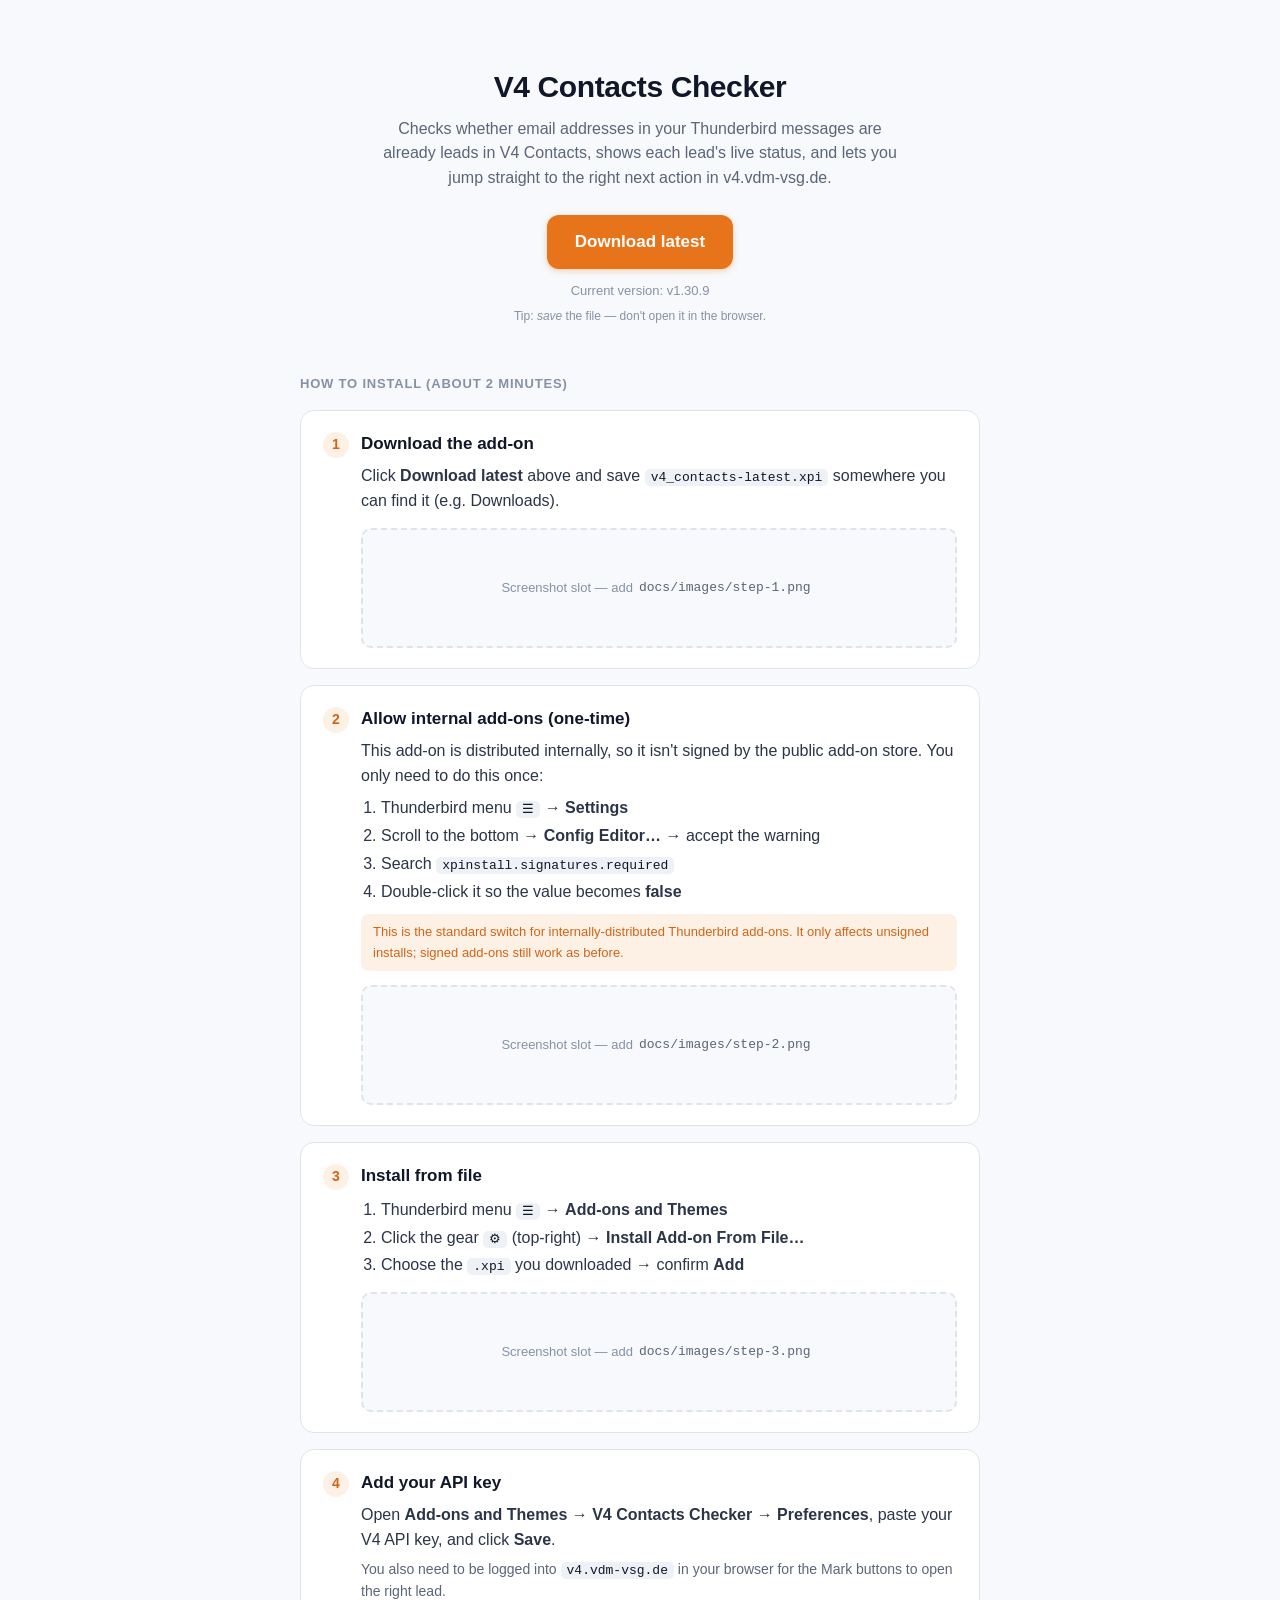
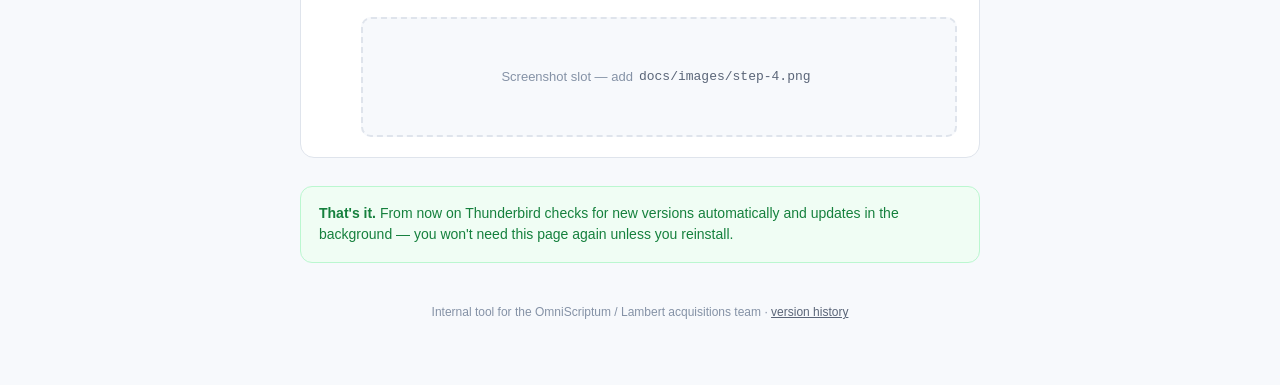
==== docs/index.html @ 800851ef "Add editor download/install page + latest.xpi + update_hash Adopt the useful parts of the self-hosti" ====
<!doctype html>
<html lang="en">
<head>
  <meta charset="utf-8">
  <meta name="viewport" content="width=device-width, initial-scale=1">
  <title>V4 Contacts Checker — download & install</title>
  <style>
    :root {
      --ink-900:#0f1729; --ink-700:#2b3547; --ink-500:#5a6578; --ink-400:#8592a6;
      --ink-200:#dfe4ec; --ink-100:#eef1f6; --ink-50:#f7f9fc; --surface:#fff;
      --brand-500:#e7741b; --brand-600:#cf6516; --brand-100:#fdf1e6;
    }
    * { box-sizing:border-box; }
    body {
      margin:0; font-family:-apple-system,BlinkMacSystemFont,"Segoe UI",Inter,sans-serif;
      color:var(--ink-900); background:var(--ink-50); line-height:1.55;
      -webkit-font-smoothing:antialiased;
    }
    .wrap { max-width:720px; margin:0 auto; padding:48px 20px 64px; }
    .hero { text-align:center; }
    .hero img.logo { width:72px; height:72px; border-radius:16px; }
    h1 { font-size:30px; margin:16px 0 6px; letter-spacing:-0.4px; }
    .tagline { color:var(--ink-500); font-size:16px; margin:0 auto 24px; max-width:520px; }
    .dl-btn {
      display:inline-flex; align-items:center; gap:10px; text-decoration:none;
      background:var(--brand-500); color:#fff; font-weight:600; font-size:17px;
      padding:14px 28px; border-radius:12px; box-shadow:0 2px 6px rgba(231,116,27,.3);
      transition:background .15s, transform .05s;
    }
    .dl-btn:hover { background:var(--brand-600); }
    .dl-btn:active { transform:scale(.98); }
    .ver { margin-top:12px; font-size:13px; color:var(--ink-400); }
    .ver code { color:var(--ink-500); }
    .save-note { margin-top:6px; font-size:12px; color:var(--ink-400); }

    .section-title { font-size:13px; font-weight:700; letter-spacing:.8px;
      text-transform:uppercase; color:var(--ink-400); margin:48px 0 16px; }

    .step {
      background:var(--surface); border:1px solid var(--ink-200); border-radius:14px;
      padding:20px 22px; margin-bottom:16px;
    }
    .step-head { display:flex; align-items:baseline; gap:12px; }
    .step-num {
      flex:0 0 auto; width:26px; height:26px; border-radius:50%;
      background:var(--brand-100); color:var(--brand-600); font-weight:700; font-size:14px;
      display:flex; align-items:center; justify-content:center; align-self:flex-start;
      margin-top:1px;
    }
    .step h3 { margin:0; font-size:17px; }
    .step p { margin:6px 0 0; color:var(--ink-700); }
    .step p.sub { color:var(--ink-500); font-size:14px; }
    .step code, .step kbd {
      background:var(--ink-100); border-radius:5px; padding:1px 6px; font-size:13px;
      font-family:ui-monospace,SFMono-Regular,Menlo,monospace; color:var(--ink-900);
    }
    .step ol, .step ul { margin:8px 0 0; padding-left:20px; color:var(--ink-700); }
    .step li { margin:3px 0; }
    .callout {
      margin-top:10px; font-size:13px; color:var(--brand-600);
      background:var(--brand-100); border-radius:8px; padding:8px 12px;
    }
    .step-body { padding-left:38px; }

    .shot { margin-top:14px; }
    .shot-img { max-width:100%; border-radius:10px; border:1px solid var(--ink-200); display:block; }
    .shot-ph { display:none; }
    .shot.missing .shot-img { display:none; }
    .shot.missing .shot-ph {
      display:flex; align-items:center; justify-content:center; min-height:120px;
      border:2px dashed var(--ink-200); border-radius:10px; color:var(--ink-400);
      font-size:13px; background:var(--ink-50); text-align:center; padding:12px;
    }
    .shot-ph code { background:transparent; color:var(--ink-500); }

    .auto {
      margin-top:28px; background:#f0fdf4; border:1px solid #bbf7d0; border-radius:12px;
      padding:16px 18px; color:#15803d; font-size:14px;
    }
    .auto strong { color:#15803d; }
    footer { margin-top:40px; text-align:center; color:var(--ink-400); font-size:12px; }
    footer a { color:var(--ink-500); }
  </style>
</head>
<body>
  <div class="wrap">
    <div class="hero">
      <img class="logo" src="images/icon-96.png" alt="V4 Contacts Checker logo"
           onerror="this.style.display='none'">
      <h1>V4 Contacts Checker</h1>
      <p class="tagline">Checks whether email addresses in your Thunderbird messages are already
        leads in V4 Contacts, shows each lead's live status, and lets you jump straight to the
        right next action in v4.vdm-vsg.de.</p>
      <a class="dl-btn" id="dl" href="releases/v4_contacts-latest.xpi" download>Download latest</a>
      <div class="ver">Current version: <span id="ver">latest</span></div>
      <div class="save-note">Tip: <em>save</em> the file — don't open it in the browser.</div>
    </div>

    <div class="section-title">How to install (about 2 minutes)</div>

    <div class="step">
      <div class="step-head">
        <span class="step-num">1</span>
        <div><h3>Download the add-on</h3></div>
      </div>
      <div class="step-body">
        <p>Click <strong>Download latest</strong> above and save
          <code>v4_contacts-latest.xpi</code> somewhere you can find it (e.g. Downloads).</p>
        <div class="shot">
          <img class="shot-img" src="images/step-1.png" alt="Download step"
               onerror="this.closest('.shot').classList.add('missing')">
          <span class="shot-ph">Screenshot slot — add <code>docs/images/step-1.png</code></span>
        </div>
      </div>
    </div>

    <div class="step">
      <div class="step-head">
        <span class="step-num">2</span>
        <div><h3>Allow internal add-ons (one-time)</h3></div>
      </div>
      <div class="step-body">
        <p>This add-on is distributed internally, so it isn't signed by the public add-on store.
          You only need to do this once:</p>
        <ol>
          <li>Thunderbird menu <kbd>&#9776;</kbd> → <strong>Settings</strong></li>
          <li>Scroll to the bottom → <strong>Config Editor…</strong> → accept the warning</li>
          <li>Search <code>xpinstall.signatures.required</code></li>
          <li>Double-click it so the value becomes <strong>false</strong></li>
        </ol>
        <div class="callout">This is the standard switch for internally-distributed Thunderbird
          add-ons. It only affects unsigned installs; signed add-ons still work as before.</div>
        <div class="shot">
          <img class="shot-img" src="images/step-2.png" alt="Config editor step"
               onerror="this.closest('.shot').classList.add('missing')">
          <span class="shot-ph">Screenshot slot — add <code>docs/images/step-2.png</code></span>
        </div>
      </div>
    </div>

    <div class="step">
      <div class="step-head">
        <span class="step-num">3</span>
        <div><h3>Install from file</h3></div>
      </div>
      <div class="step-body">
        <ol>
          <li>Thunderbird menu <kbd>&#9776;</kbd> → <strong>Add-ons and Themes</strong></li>
          <li>Click the gear <kbd>&#9881;</kbd> (top-right) → <strong>Install Add-on From File…</strong></li>
          <li>Choose the <code>.xpi</code> you downloaded → confirm <strong>Add</strong></li>
        </ol>
        <div class="shot">
          <img class="shot-img" src="images/step-3.png" alt="Install from file step"
               onerror="this.closest('.shot').classList.add('missing')">
          <span class="shot-ph">Screenshot slot — add <code>docs/images/step-3.png</code></span>
        </div>
      </div>
    </div>

    <div class="step">
      <div class="step-head">
        <span class="step-num">4</span>
        <div><h3>Add your API key</h3></div>
      </div>
      <div class="step-body">
        <p>Open <strong>Add-ons and Themes → V4 Contacts Checker → Preferences</strong>,
          paste your V4 API key, and click <strong>Save</strong>.</p>
        <p class="sub">You also need to be logged into <code>v4.vdm-vsg.de</code> in your browser
          for the Mark buttons to open the right lead.</p>
        <div class="shot">
          <img class="shot-img" src="images/step-4.png" alt="API key step"
               onerror="this.closest('.shot').classList.add('missing')">
          <span class="shot-ph">Screenshot slot — add <code>docs/images/step-4.png</code></span>
        </div>
      </div>
    </div>

    <div class="auto">
      <strong>That's it.</strong> From now on Thunderbird checks for new versions automatically and
      updates in the background — you won't need this page again unless you reinstall.
    </div>

    <footer>
      Internal tool for the OmniScriptum / Lambert acquisitions team ·
      <a href="updates.json">version history</a>
    </footer>
  </div>

  <script>
    fetch('updates.json')
      .then(function (r) { return r.json(); })
      .then(function (d) {
        var u = d.addons['v4-contacts@snap-collective.com'].updates[0];
        document.getElementById('ver').textContent = 'v' + u.version;
      })
      .catch(function () {
        document.getElementById('ver').textContent = 'see all versions';
      });
  </script>
</body>
</html>
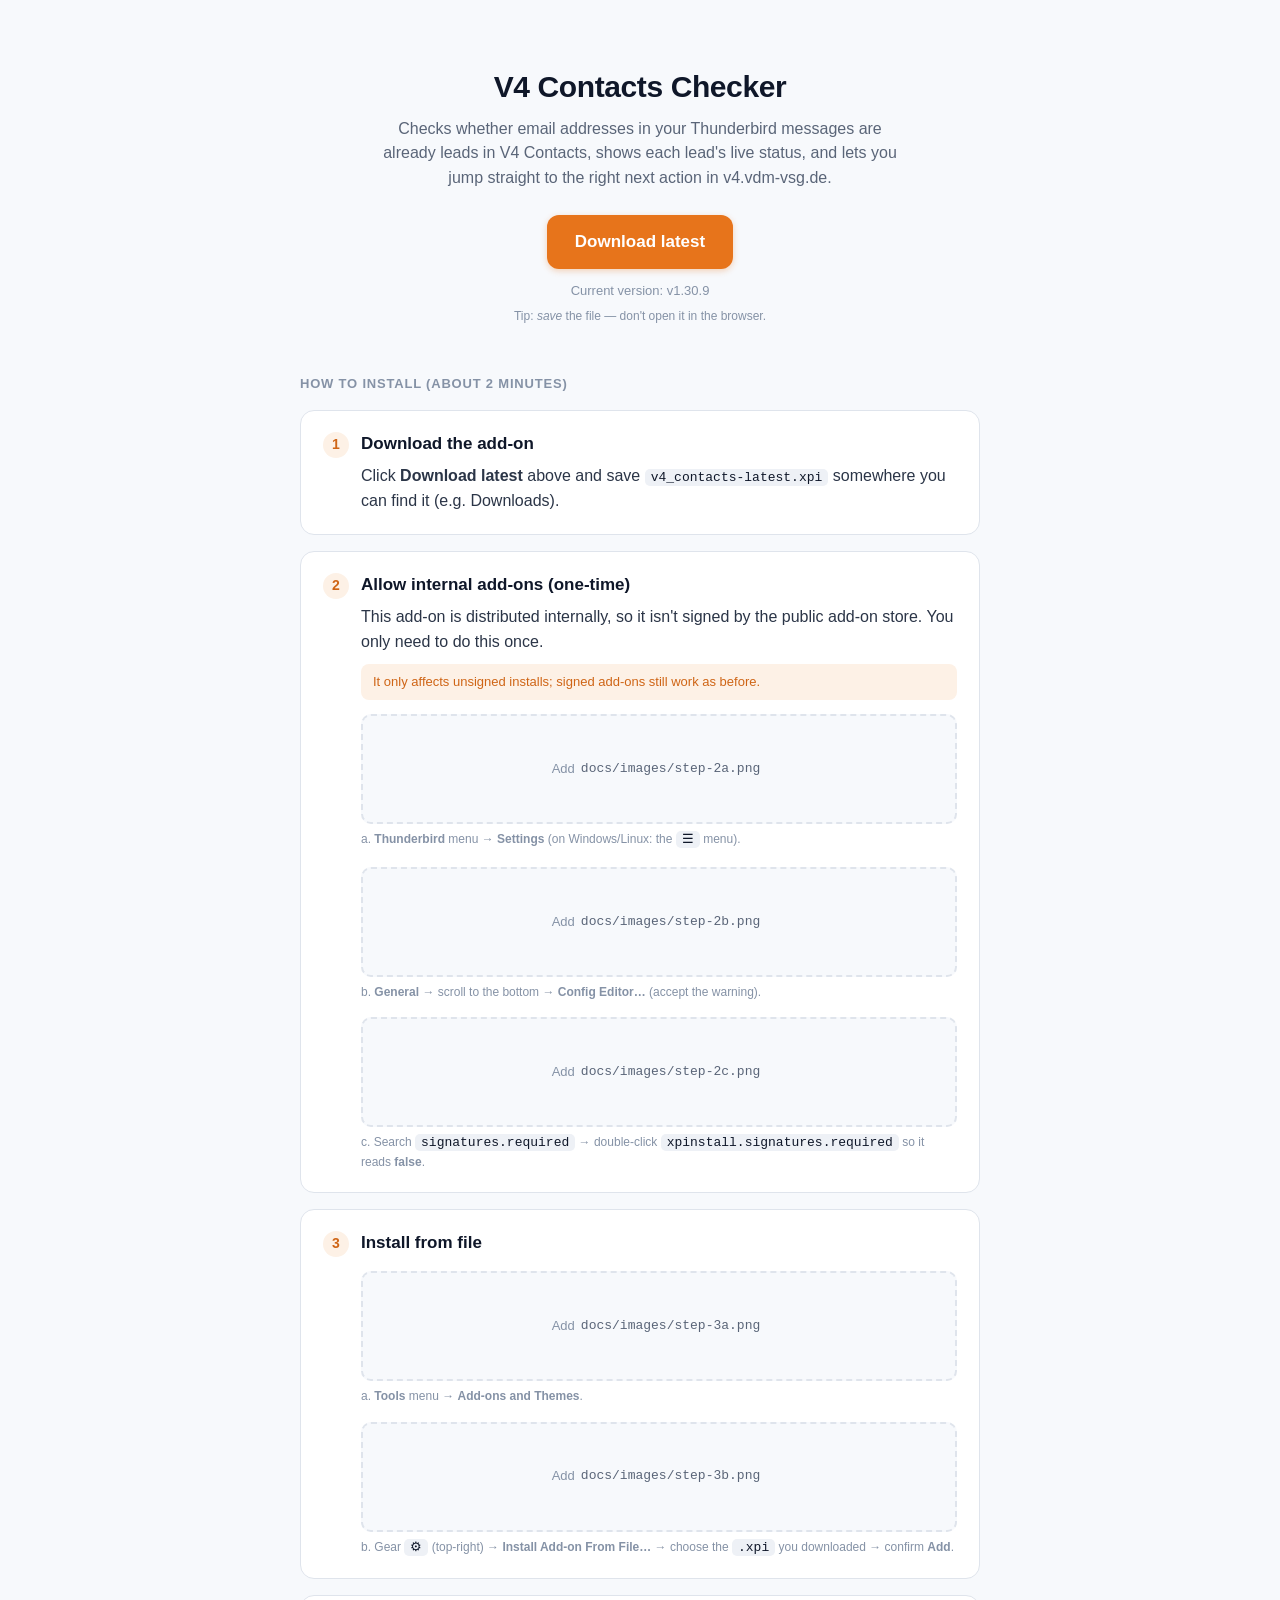
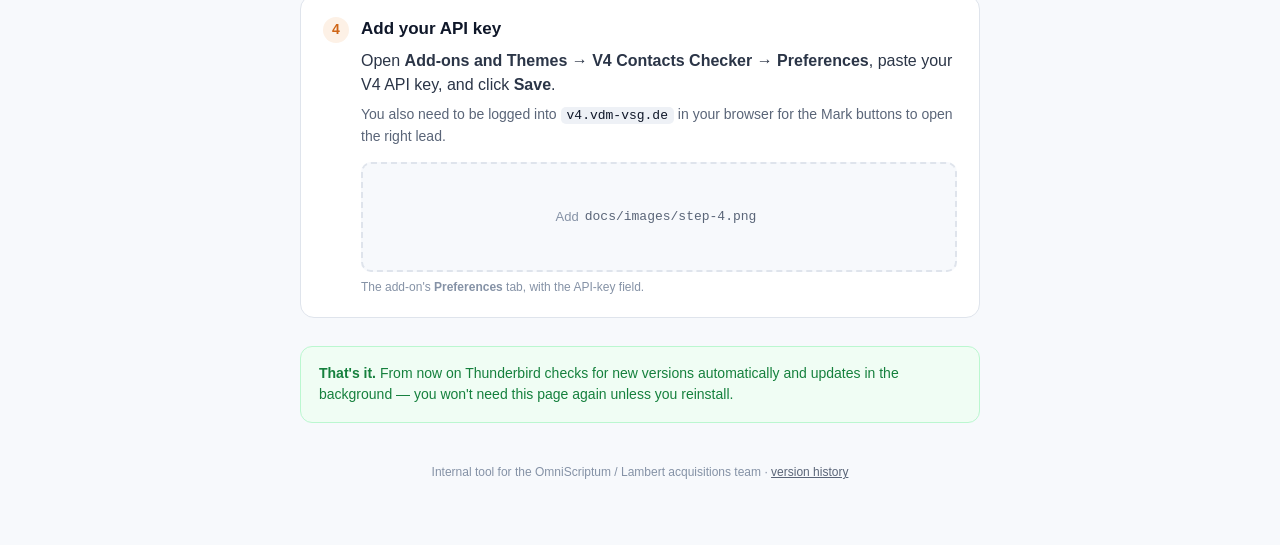
==== commit 38a06de8: "Download page: granular per-sub-step screenshot slots + macOS menu paths The editor screenshots are " ====
--- a/docs/index.html
+++ b/docs/index.html
@@ -30,7 +30,6 @@
     .dl-btn:hover { background:var(--brand-600); }
     .dl-btn:active { transform:scale(.98); }
     .ver { margin-top:12px; font-size:13px; color:var(--ink-400); }
-    .ver code { color:var(--ink-500); }
     .save-note { margin-top:6px; font-size:12px; color:var(--ink-400); }
 
     .section-title { font-size:13px; font-weight:700; letter-spacing:.8px;
@@ -62,12 +61,14 @@
     }
     .step-body { padding-left:38px; }
 
-    .shot { margin-top:14px; }
+    .shots { margin-top:14px; display:flex; flex-direction:column; gap:16px; }
+    figure.shot { margin:0; }
     .shot-img { max-width:100%; border-radius:10px; border:1px solid var(--ink-200); display:block; }
+    figure.shot figcaption { margin-top:6px; font-size:12px; color:var(--ink-400); }
     .shot-ph { display:none; }
     .shot.missing .shot-img { display:none; }
     .shot.missing .shot-ph {
-      display:flex; align-items:center; justify-content:center; min-height:120px;
+      display:flex; align-items:center; justify-content:center; min-height:110px;
       border:2px dashed var(--ink-200); border-radius:10px; color:var(--ink-400);
       font-size:13px; background:var(--ink-50); text-align:center; padding:12px;
     }
@@ -106,11 +107,6 @@
       <div class="step-body">
         <p>Click <strong>Download latest</strong> above and save
           <code>v4_contacts-latest.xpi</code> somewhere you can find it (e.g. Downloads).</p>
-        <div class="shot">
-          <img class="shot-img" src="images/step-1.png" alt="Download step"
-               onerror="this.closest('.shot').classList.add('missing')">
-          <span class="shot-ph">Screenshot slot — add <code>docs/images/step-1.png</code></span>
-        </div>
       </div>
     </div>
 
@@ -121,19 +117,28 @@
       </div>
       <div class="step-body">
         <p>This add-on is distributed internally, so it isn't signed by the public add-on store.
-          You only need to do this once:</p>
-        <ol>
-          <li>Thunderbird menu <kbd>&#9776;</kbd> → <strong>Settings</strong></li>
-          <li>Scroll to the bottom → <strong>Config Editor…</strong> → accept the warning</li>
-          <li>Search <code>xpinstall.signatures.required</code></li>
-          <li>Double-click it so the value becomes <strong>false</strong></li>
-        </ol>
-        <div class="callout">This is the standard switch for internally-distributed Thunderbird
-          add-ons. It only affects unsigned installs; signed add-ons still work as before.</div>
-        <div class="shot">
-          <img class="shot-img" src="images/step-2.png" alt="Config editor step"
-               onerror="this.closest('.shot').classList.add('missing')">
-          <span class="shot-ph">Screenshot slot — add <code>docs/images/step-2.png</code></span>
+          You only need to do this once.</p>
+        <div class="callout">It only affects unsigned installs; signed add-ons still work as before.</div>
+        <div class="shots">
+          <figure class="shot">
+            <img class="shot-img" src="images/step-2a.png" alt="Open Thunderbird Settings"
+                 onerror="this.closest('.shot').classList.add('missing')">
+            <span class="shot-ph">Add <code>docs/images/step-2a.png</code></span>
+            <figcaption>a. <strong>Thunderbird</strong> menu → <strong>Settings</strong> (on Windows/Linux: the <kbd>&#9776;</kbd> menu).</figcaption>
+          </figure>
+          <figure class="shot">
+            <img class="shot-img" src="images/step-2b.png" alt="Open the Config Editor"
+                 onerror="this.closest('.shot').classList.add('missing')">
+            <span class="shot-ph">Add <code>docs/images/step-2b.png</code></span>
+            <figcaption>b. <strong>General</strong> → scroll to the bottom → <strong>Config Editor…</strong> (accept the warning).</figcaption>
+          </figure>
+          <figure class="shot">
+            <img class="shot-img" src="images/step-2c.png" alt="Set xpinstall.signatures.required to false"
+                 onerror="this.closest('.shot').classList.add('missing')">
+            <span class="shot-ph">Add <code>docs/images/step-2c.png</code></span>
+            <figcaption>c. Search <code>signatures.required</code> → double-click
+              <code>xpinstall.signatures.required</code> so it reads <strong>false</strong>.</figcaption>
+          </figure>
         </div>
       </div>
     </div>
@@ -144,15 +149,20 @@
         <div><h3>Install from file</h3></div>
       </div>
       <div class="step-body">
-        <ol>
-          <li>Thunderbird menu <kbd>&#9776;</kbd> → <strong>Add-ons and Themes</strong></li>
-          <li>Click the gear <kbd>&#9881;</kbd> (top-right) → <strong>Install Add-on From File…</strong></li>
-          <li>Choose the <code>.xpi</code> you downloaded → confirm <strong>Add</strong></li>
-        </ol>
-        <div class="shot">
-          <img class="shot-img" src="images/step-3.png" alt="Install from file step"
-               onerror="this.closest('.shot').classList.add('missing')">
-          <span class="shot-ph">Screenshot slot — add <code>docs/images/step-3.png</code></span>
+        <div class="shots">
+          <figure class="shot">
+            <img class="shot-img" src="images/step-3a.png" alt="Open Add-ons and Themes"
+                 onerror="this.closest('.shot').classList.add('missing')">
+            <span class="shot-ph">Add <code>docs/images/step-3a.png</code></span>
+            <figcaption>a. <strong>Tools</strong> menu → <strong>Add-ons and Themes</strong>.</figcaption>
+          </figure>
+          <figure class="shot">
+            <img class="shot-img" src="images/step-3b.png" alt="Install Add-on From File"
+                 onerror="this.closest('.shot').classList.add('missing')">
+            <span class="shot-ph">Add <code>docs/images/step-3b.png</code></span>
+            <figcaption>b. Gear <kbd>&#9881;</kbd> (top-right) → <strong>Install Add-on From File…</strong>
+              → choose the <code>.xpi</code> you downloaded → confirm <strong>Add</strong>.</figcaption>
+          </figure>
         </div>
       </div>
     </div>
@@ -167,10 +177,13 @@
           paste your V4 API key, and click <strong>Save</strong>.</p>
         <p class="sub">You also need to be logged into <code>v4.vdm-vsg.de</code> in your browser
           for the Mark buttons to open the right lead.</p>
-        <div class="shot">
-          <img class="shot-img" src="images/step-4.png" alt="API key step"
-               onerror="this.closest('.shot').classList.add('missing')">
-          <span class="shot-ph">Screenshot slot — add <code>docs/images/step-4.png</code></span>
+        <div class="shots">
+          <figure class="shot">
+            <img class="shot-img" src="images/step-4.png" alt="Paste the API key in Preferences"
+                 onerror="this.closest('.shot').classList.add('missing')">
+            <span class="shot-ph">Add <code>docs/images/step-4.png</code></span>
+            <figcaption>The add-on's <strong>Preferences</strong> tab, with the API-key field.</figcaption>
+          </figure>
         </div>
       </div>
     </div>
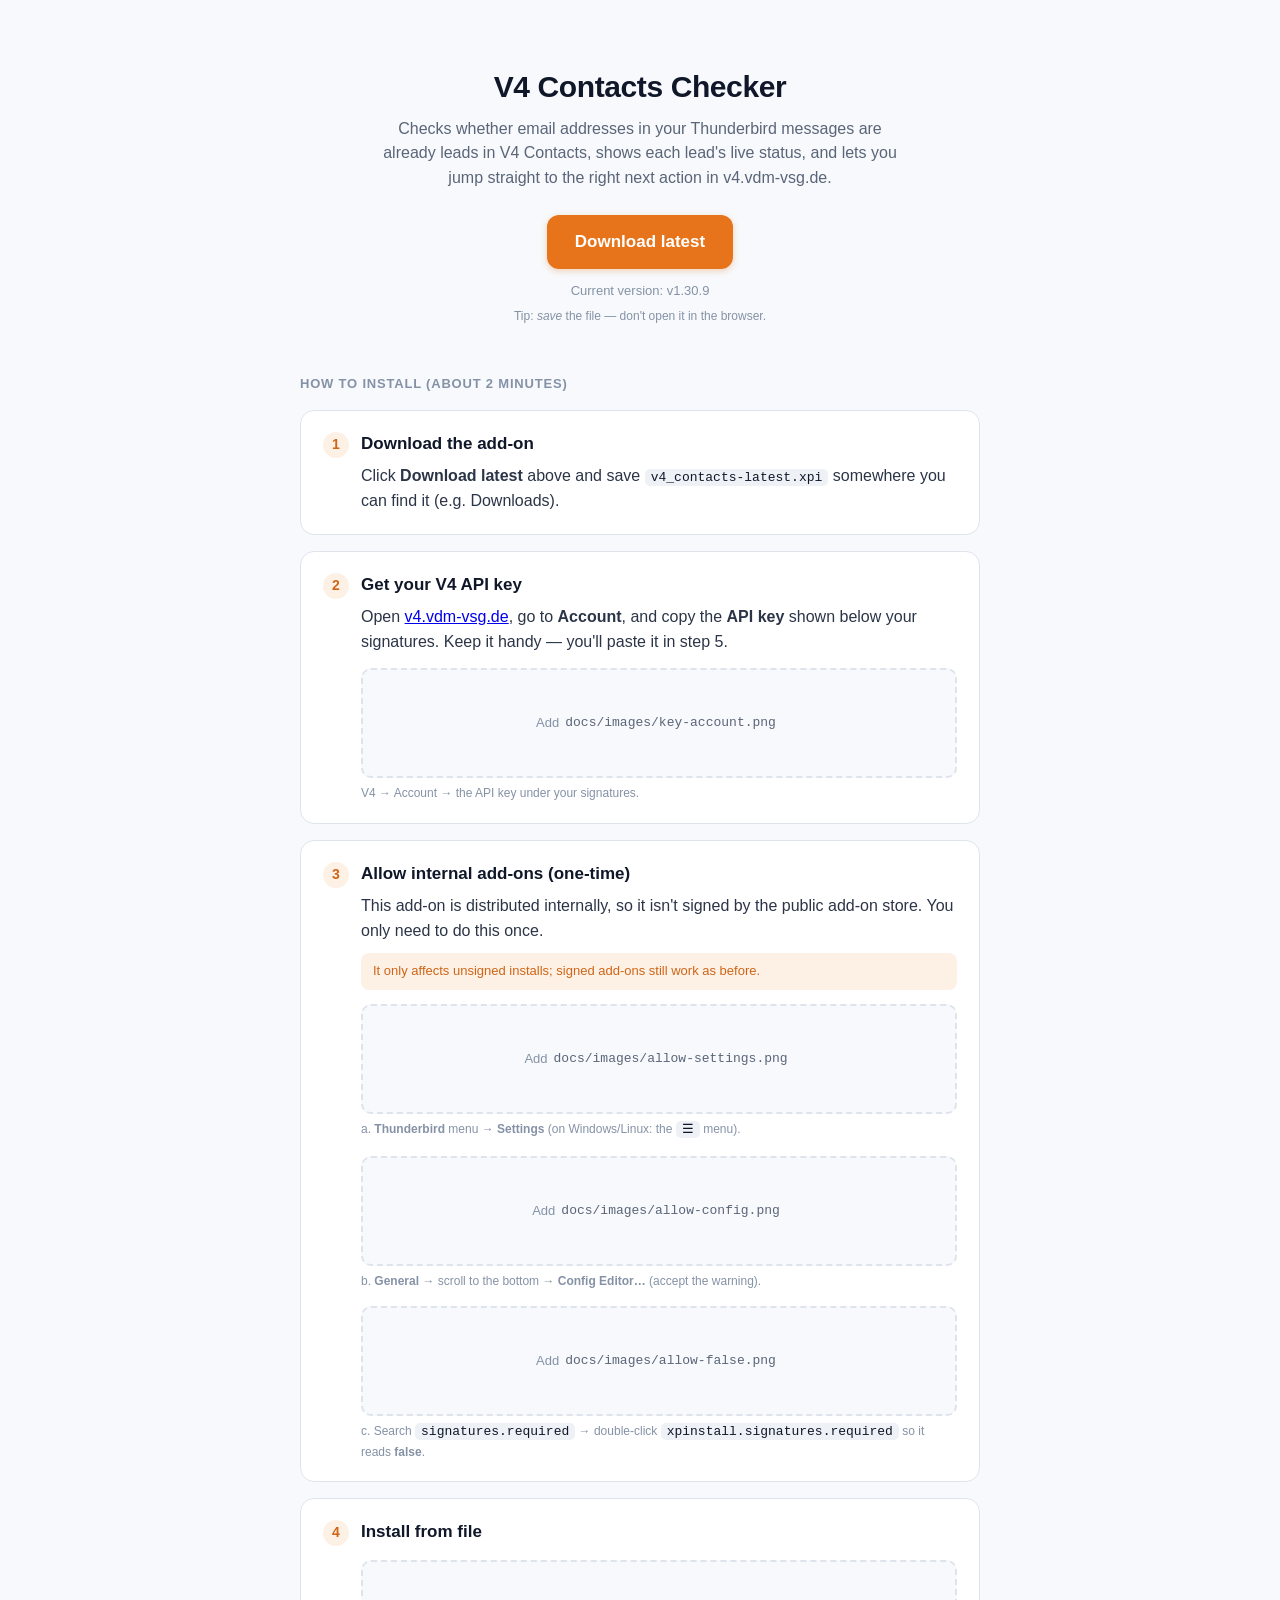
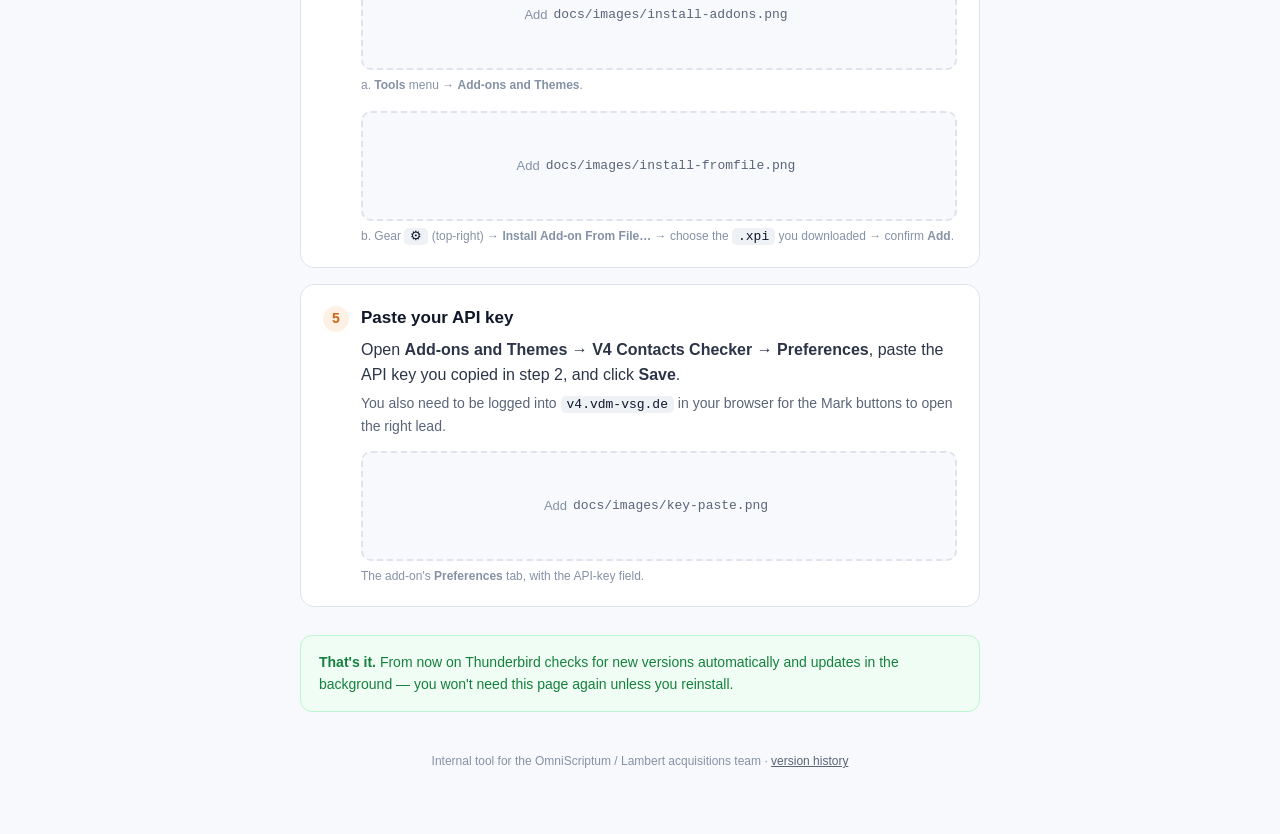
==== commit a9d9b833: "Download page: add "Get your V4 API key" step + semantic image names Insert a new step 2 — open v4.v" ====
--- a/docs/index.html
+++ b/docs/index.html
@@ -113,6 +113,26 @@
     <div class="step">
       <div class="step-head">
         <span class="step-num">2</span>
+        <div><h3>Get your V4 API key</h3></div>
+      </div>
+      <div class="step-body">
+        <p>Open <a href="https://v4.vdm-vsg.de" target="_blank" rel="noopener">v4.vdm-vsg.de</a>,
+          go to <strong>Account</strong>, and copy the <strong>API key</strong> shown below your
+          signatures. Keep it handy — you'll paste it in step&nbsp;5.</p>
+        <div class="shots">
+          <figure class="shot">
+            <img class="shot-img" src="images/key-account.png" alt="Copy the API key from your V4 Account page"
+                 onerror="this.closest('.shot').classList.add('missing')">
+            <span class="shot-ph">Add <code>docs/images/key-account.png</code></span>
+            <figcaption>V4 → Account → the API key under your signatures.</figcaption>
+          </figure>
+        </div>
+      </div>
+    </div>
+
+    <div class="step">
+      <div class="step-head">
+        <span class="step-num">3</span>
         <div><h3>Allow internal add-ons (one-time)</h3></div>
       </div>
       <div class="step-body">
@@ -121,21 +141,21 @@
         <div class="callout">It only affects unsigned installs; signed add-ons still work as before.</div>
         <div class="shots">
           <figure class="shot">
-            <img class="shot-img" src="images/step-2a.png" alt="Open Thunderbird Settings"
-                 onerror="this.closest('.shot').classList.add('missing')">
-            <span class="shot-ph">Add <code>docs/images/step-2a.png</code></span>
+            <img class="shot-img" src="images/allow-settings.png" alt="Open Thunderbird Settings"
+                 onerror="this.closest('.shot').classList.add('missing')">
+            <span class="shot-ph">Add <code>docs/images/allow-settings.png</code></span>
             <figcaption>a. <strong>Thunderbird</strong> menu → <strong>Settings</strong> (on Windows/Linux: the <kbd>&#9776;</kbd> menu).</figcaption>
           </figure>
           <figure class="shot">
-            <img class="shot-img" src="images/step-2b.png" alt="Open the Config Editor"
-                 onerror="this.closest('.shot').classList.add('missing')">
-            <span class="shot-ph">Add <code>docs/images/step-2b.png</code></span>
+            <img class="shot-img" src="images/allow-config.png" alt="Open the Config Editor"
+                 onerror="this.closest('.shot').classList.add('missing')">
+            <span class="shot-ph">Add <code>docs/images/allow-config.png</code></span>
             <figcaption>b. <strong>General</strong> → scroll to the bottom → <strong>Config Editor…</strong> (accept the warning).</figcaption>
           </figure>
           <figure class="shot">
-            <img class="shot-img" src="images/step-2c.png" alt="Set xpinstall.signatures.required to false"
-                 onerror="this.closest('.shot').classList.add('missing')">
-            <span class="shot-ph">Add <code>docs/images/step-2c.png</code></span>
+            <img class="shot-img" src="images/allow-false.png" alt="Set xpinstall.signatures.required to false"
+                 onerror="this.closest('.shot').classList.add('missing')">
+            <span class="shot-ph">Add <code>docs/images/allow-false.png</code></span>
             <figcaption>c. Search <code>signatures.required</code> → double-click
               <code>xpinstall.signatures.required</code> so it reads <strong>false</strong>.</figcaption>
           </figure>
@@ -145,21 +165,21 @@
 
     <div class="step">
       <div class="step-head">
-        <span class="step-num">3</span>
+        <span class="step-num">4</span>
         <div><h3>Install from file</h3></div>
       </div>
       <div class="step-body">
         <div class="shots">
           <figure class="shot">
-            <img class="shot-img" src="images/step-3a.png" alt="Open Add-ons and Themes"
-                 onerror="this.closest('.shot').classList.add('missing')">
-            <span class="shot-ph">Add <code>docs/images/step-3a.png</code></span>
+            <img class="shot-img" src="images/install-addons.png" alt="Open Add-ons and Themes"
+                 onerror="this.closest('.shot').classList.add('missing')">
+            <span class="shot-ph">Add <code>docs/images/install-addons.png</code></span>
             <figcaption>a. <strong>Tools</strong> menu → <strong>Add-ons and Themes</strong>.</figcaption>
           </figure>
           <figure class="shot">
-            <img class="shot-img" src="images/step-3b.png" alt="Install Add-on From File"
-                 onerror="this.closest('.shot').classList.add('missing')">
-            <span class="shot-ph">Add <code>docs/images/step-3b.png</code></span>
+            <img class="shot-img" src="images/install-fromfile.png" alt="Install Add-on From File"
+                 onerror="this.closest('.shot').classList.add('missing')">
+            <span class="shot-ph">Add <code>docs/images/install-fromfile.png</code></span>
             <figcaption>b. Gear <kbd>&#9881;</kbd> (top-right) → <strong>Install Add-on From File…</strong>
               → choose the <code>.xpi</code> you downloaded → confirm <strong>Add</strong>.</figcaption>
           </figure>
@@ -169,19 +189,19 @@
 
     <div class="step">
       <div class="step-head">
-        <span class="step-num">4</span>
-        <div><h3>Add your API key</h3></div>
+        <span class="step-num">5</span>
+        <div><h3>Paste your API key</h3></div>
       </div>
       <div class="step-body">
         <p>Open <strong>Add-ons and Themes → V4 Contacts Checker → Preferences</strong>,
-          paste your V4 API key, and click <strong>Save</strong>.</p>
+          paste the API key you copied in step&nbsp;2, and click <strong>Save</strong>.</p>
         <p class="sub">You also need to be logged into <code>v4.vdm-vsg.de</code> in your browser
           for the Mark buttons to open the right lead.</p>
         <div class="shots">
           <figure class="shot">
-            <img class="shot-img" src="images/step-4.png" alt="Paste the API key in Preferences"
-                 onerror="this.closest('.shot').classList.add('missing')">
-            <span class="shot-ph">Add <code>docs/images/step-4.png</code></span>
+            <img class="shot-img" src="images/key-paste.png" alt="Paste the API key in Preferences"
+                 onerror="this.closest('.shot').classList.add('missing')">
+            <span class="shot-ph">Add <code>docs/images/key-paste.png</code></span>
             <figcaption>The add-on's <strong>Preferences</strong> tab, with the API-key field.</figcaption>
           </figure>
         </div>
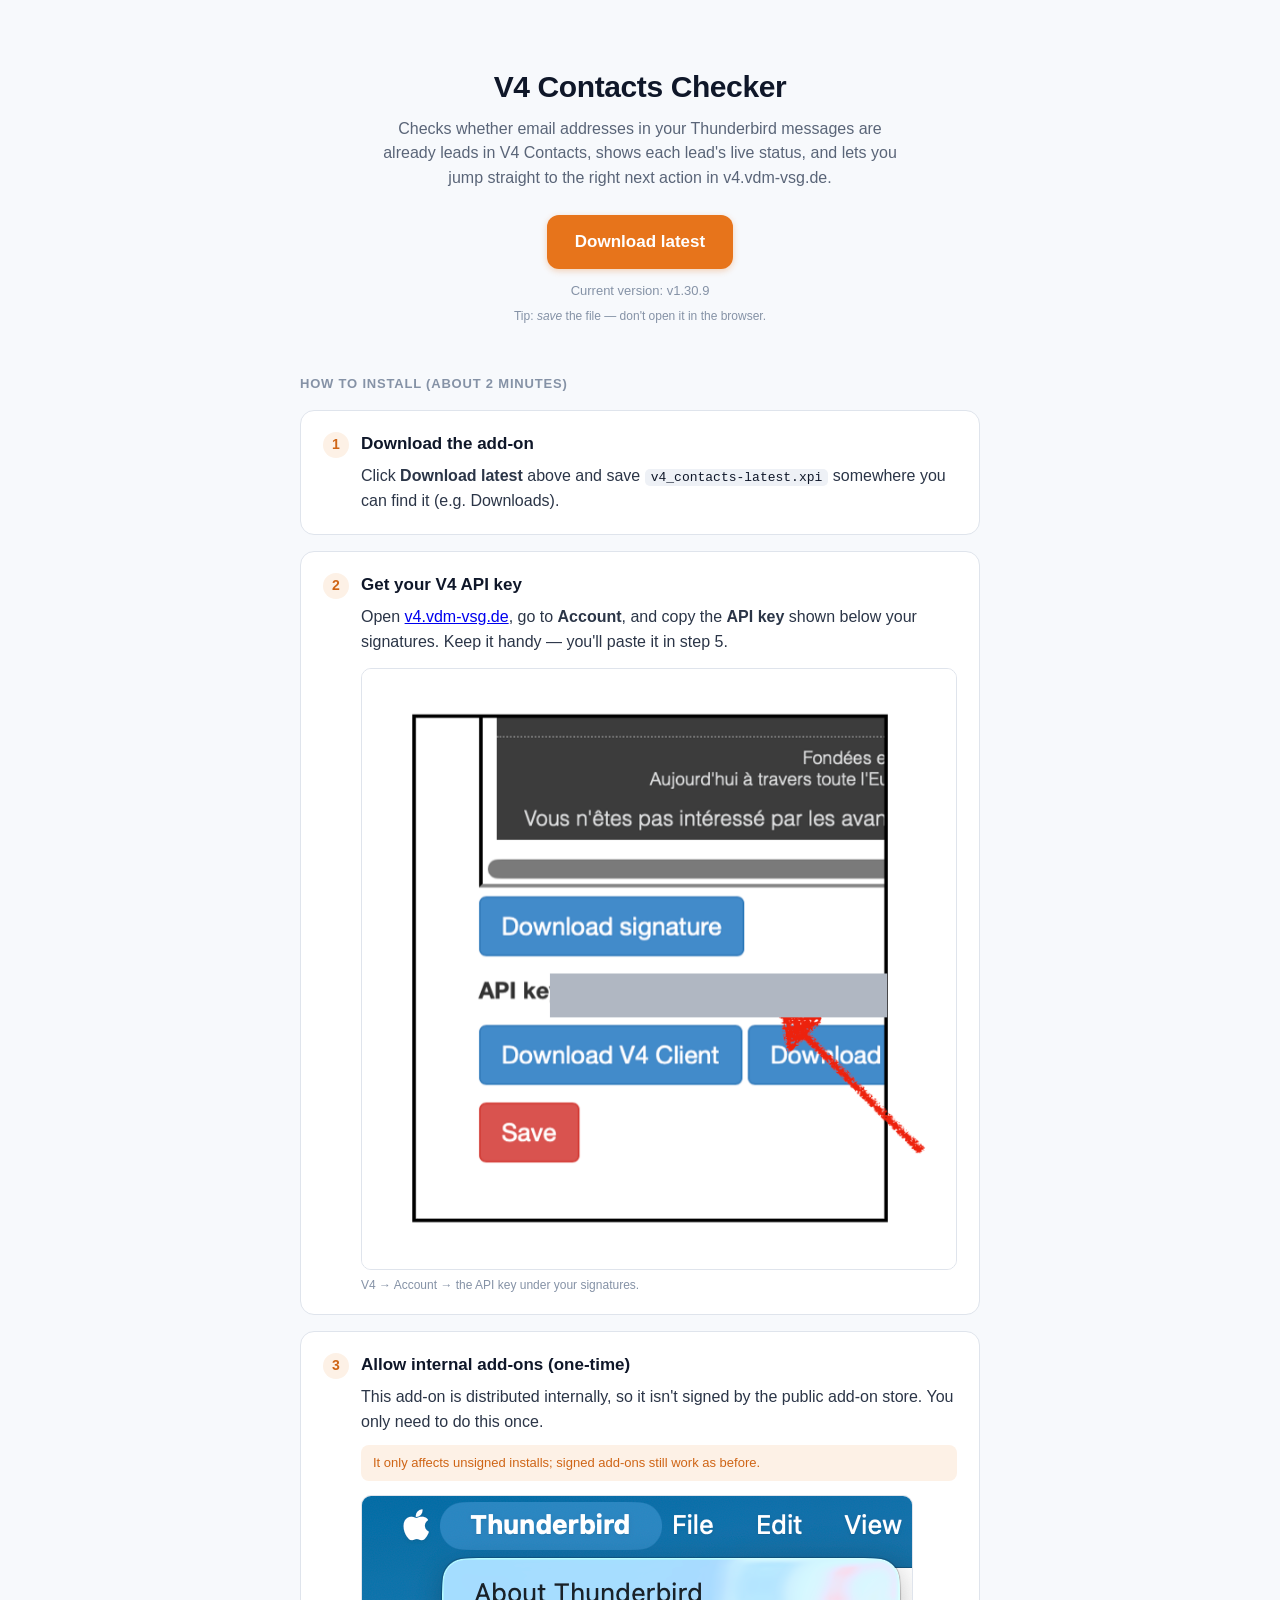
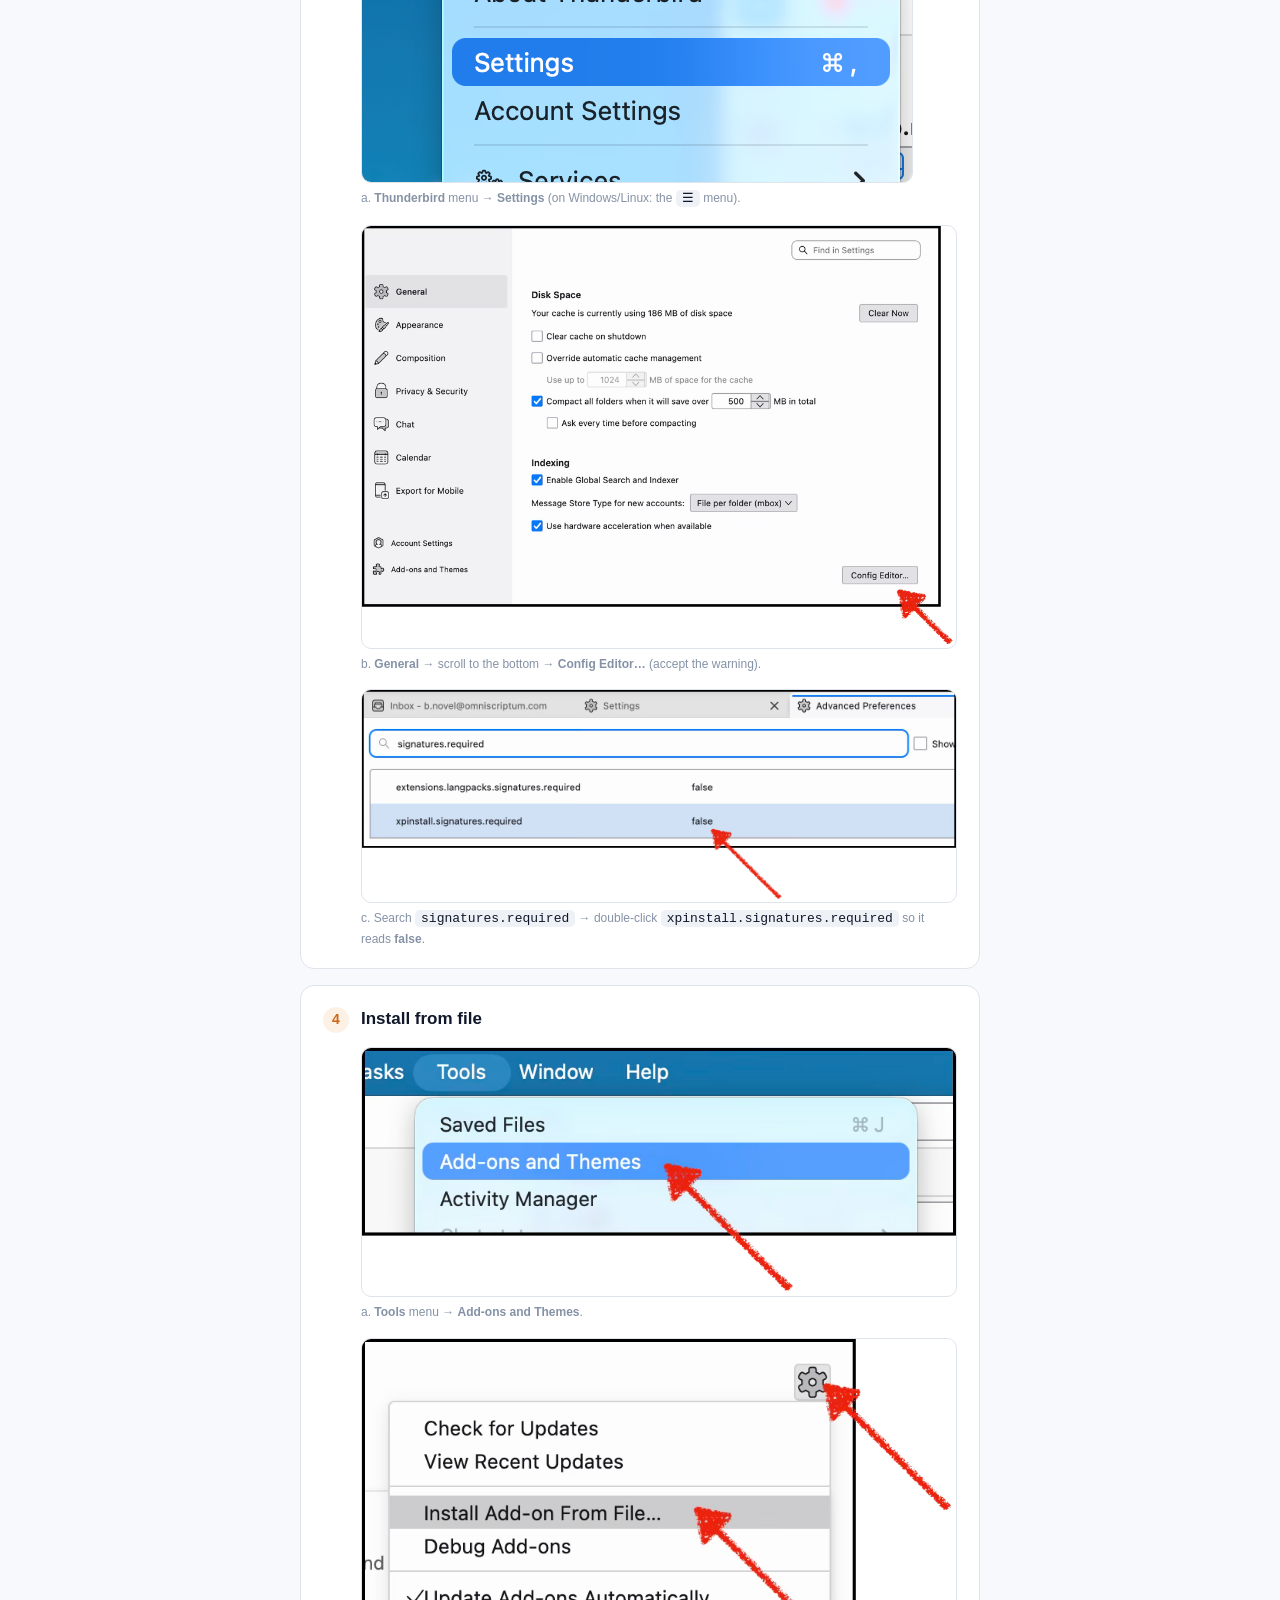
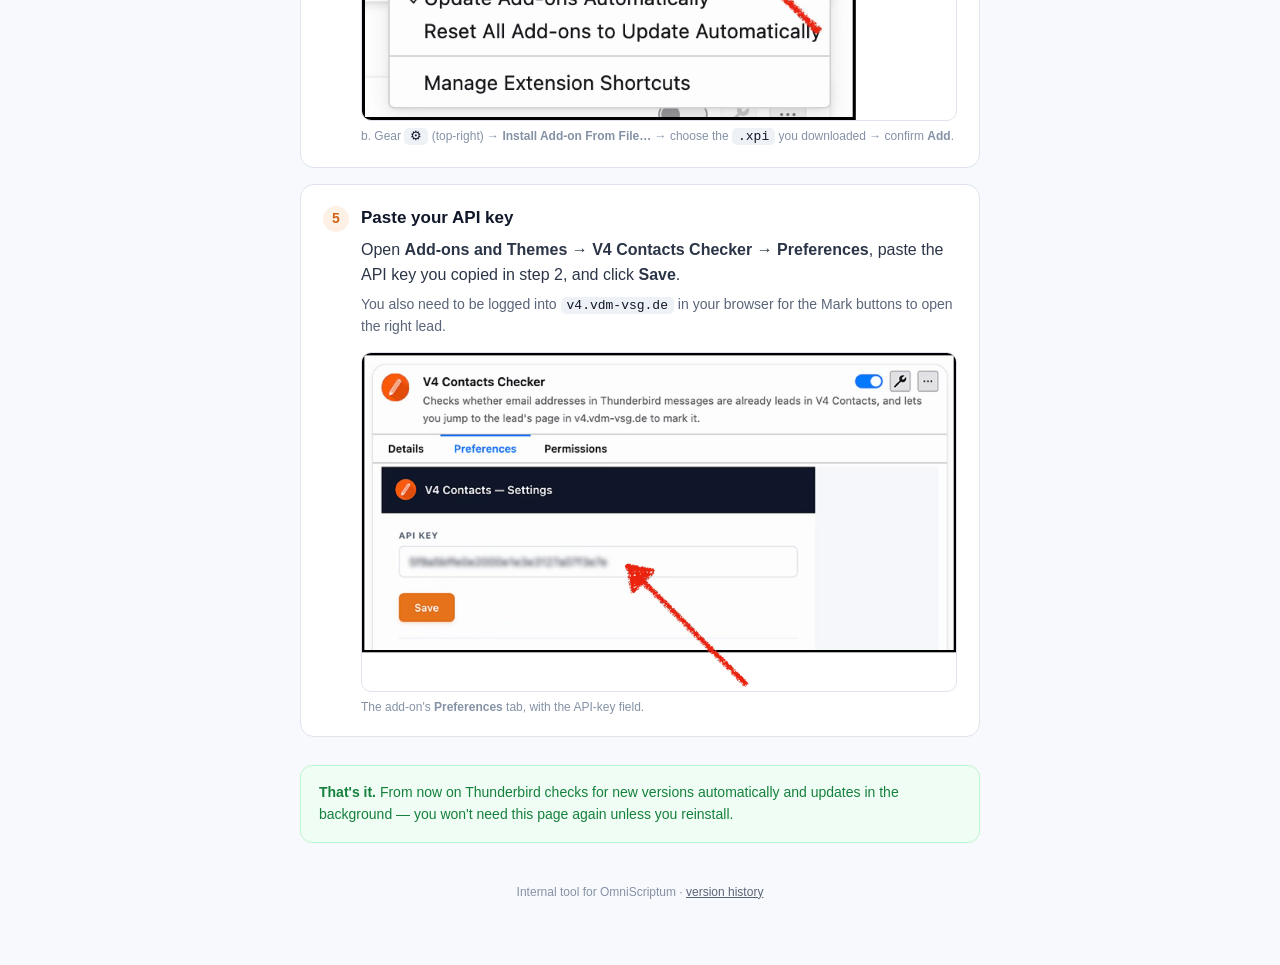
==== commit 9f09e816: "Download page: drop 'Lambert acquisitions team' from footer" ====
--- a/docs/index.html
+++ b/docs/index.html
@@ -214,7 +214,7 @@
     </div>
 
     <footer>
-      Internal tool for the OmniScriptum / Lambert acquisitions team ·
+      Internal tool for OmniScriptum ·
       <a href="updates.json">version history</a>
     </footer>
   </div>
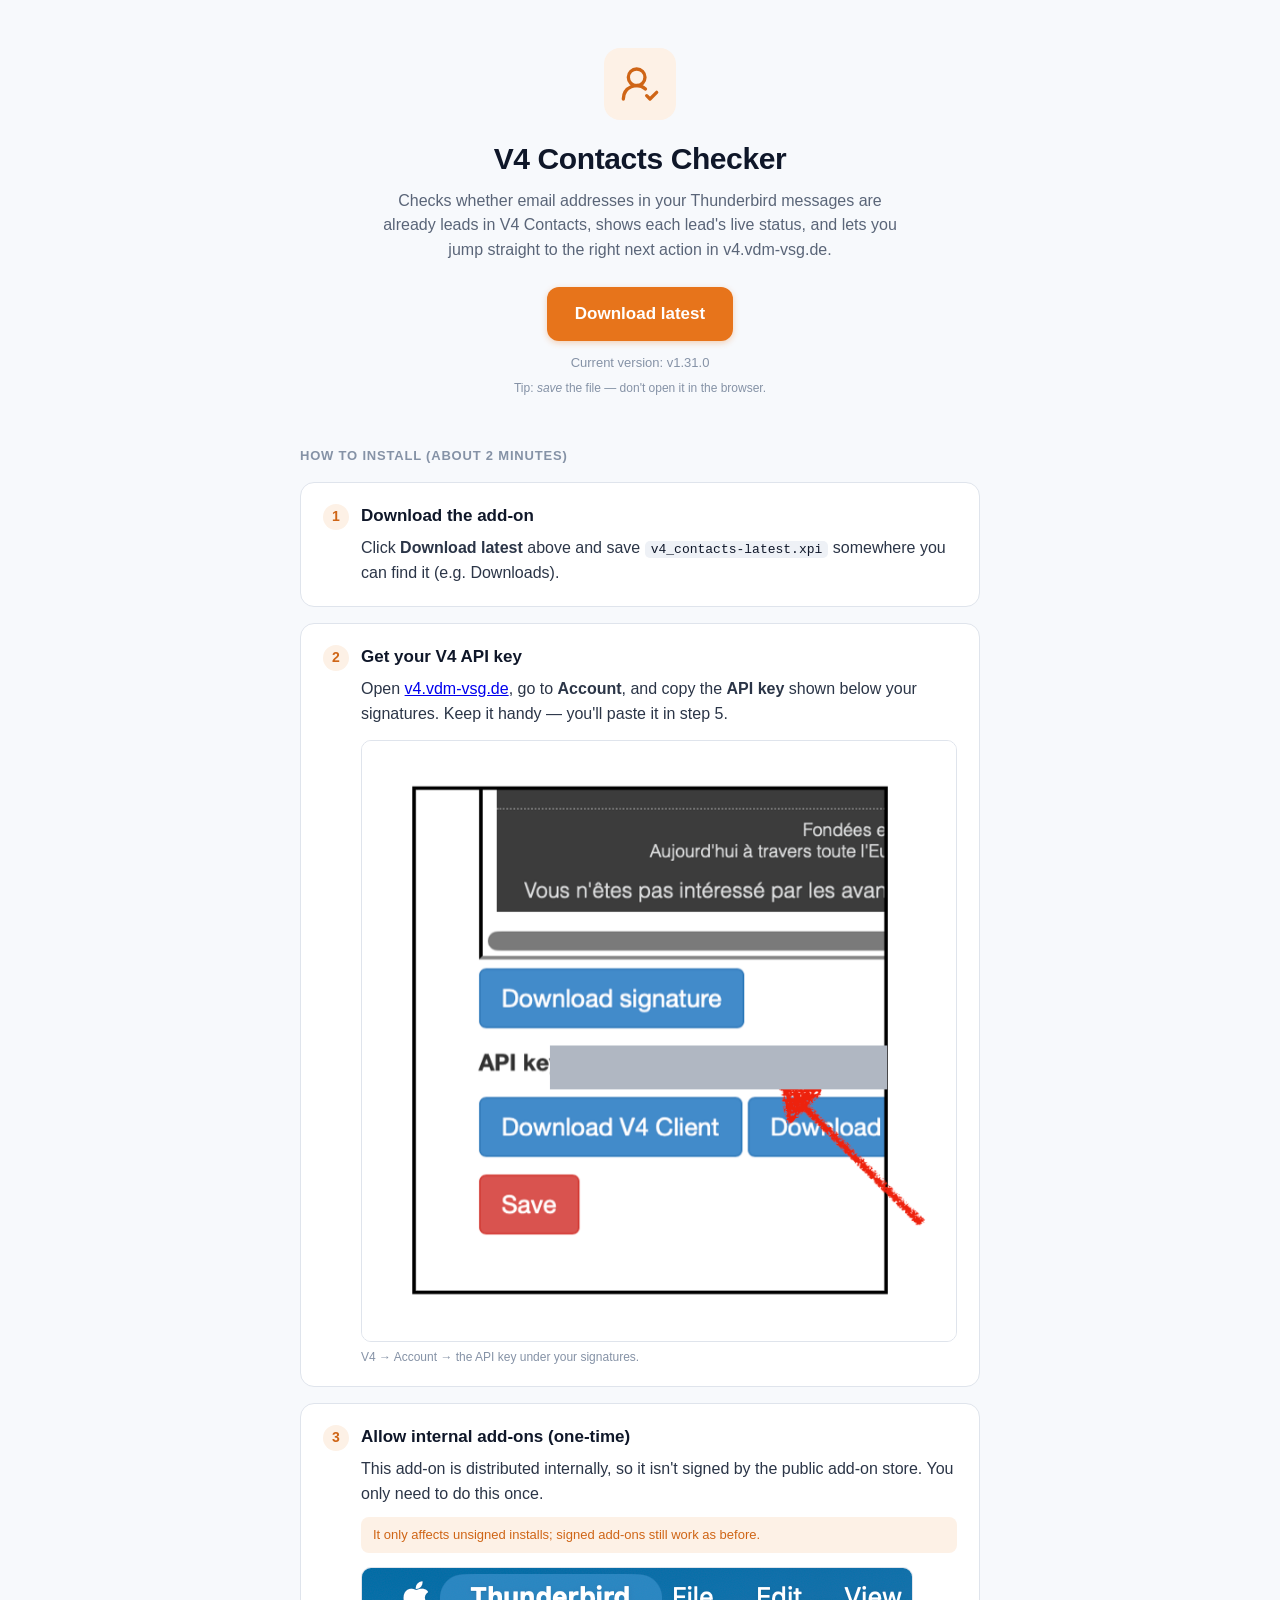
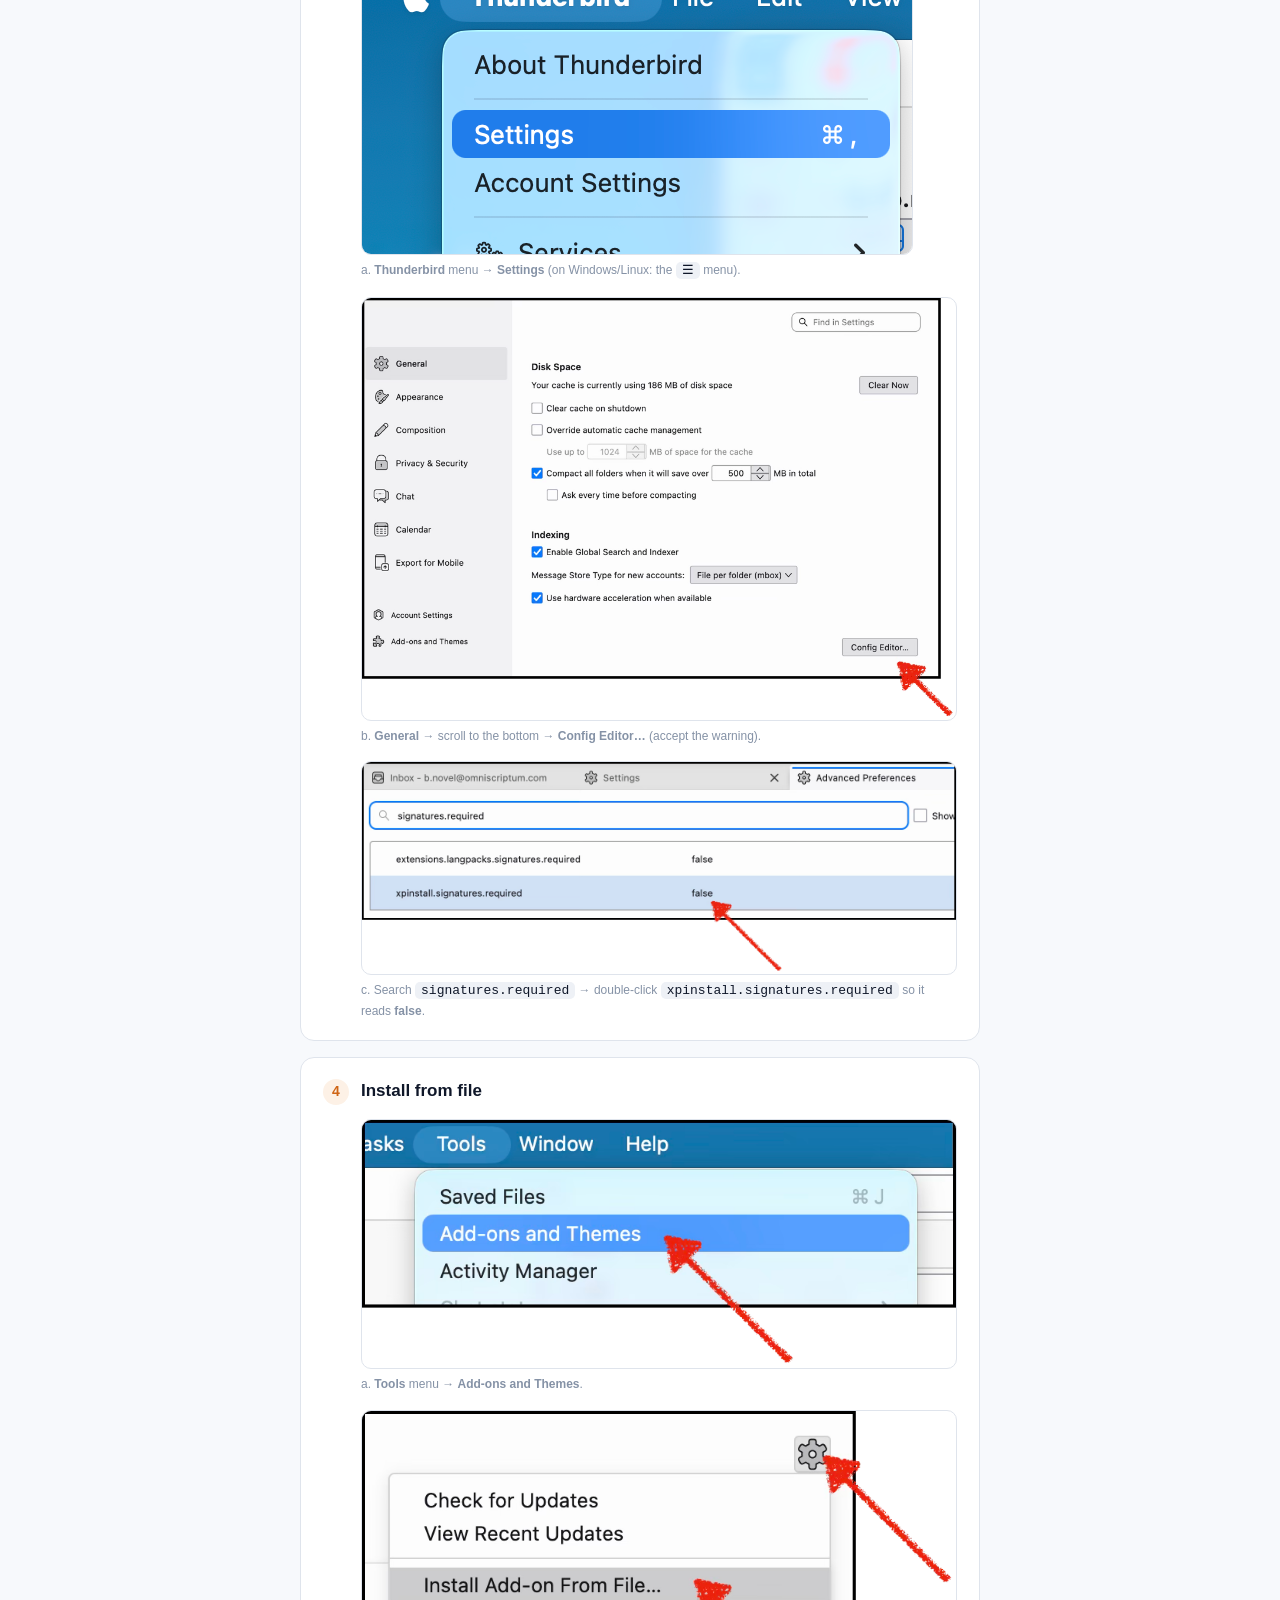
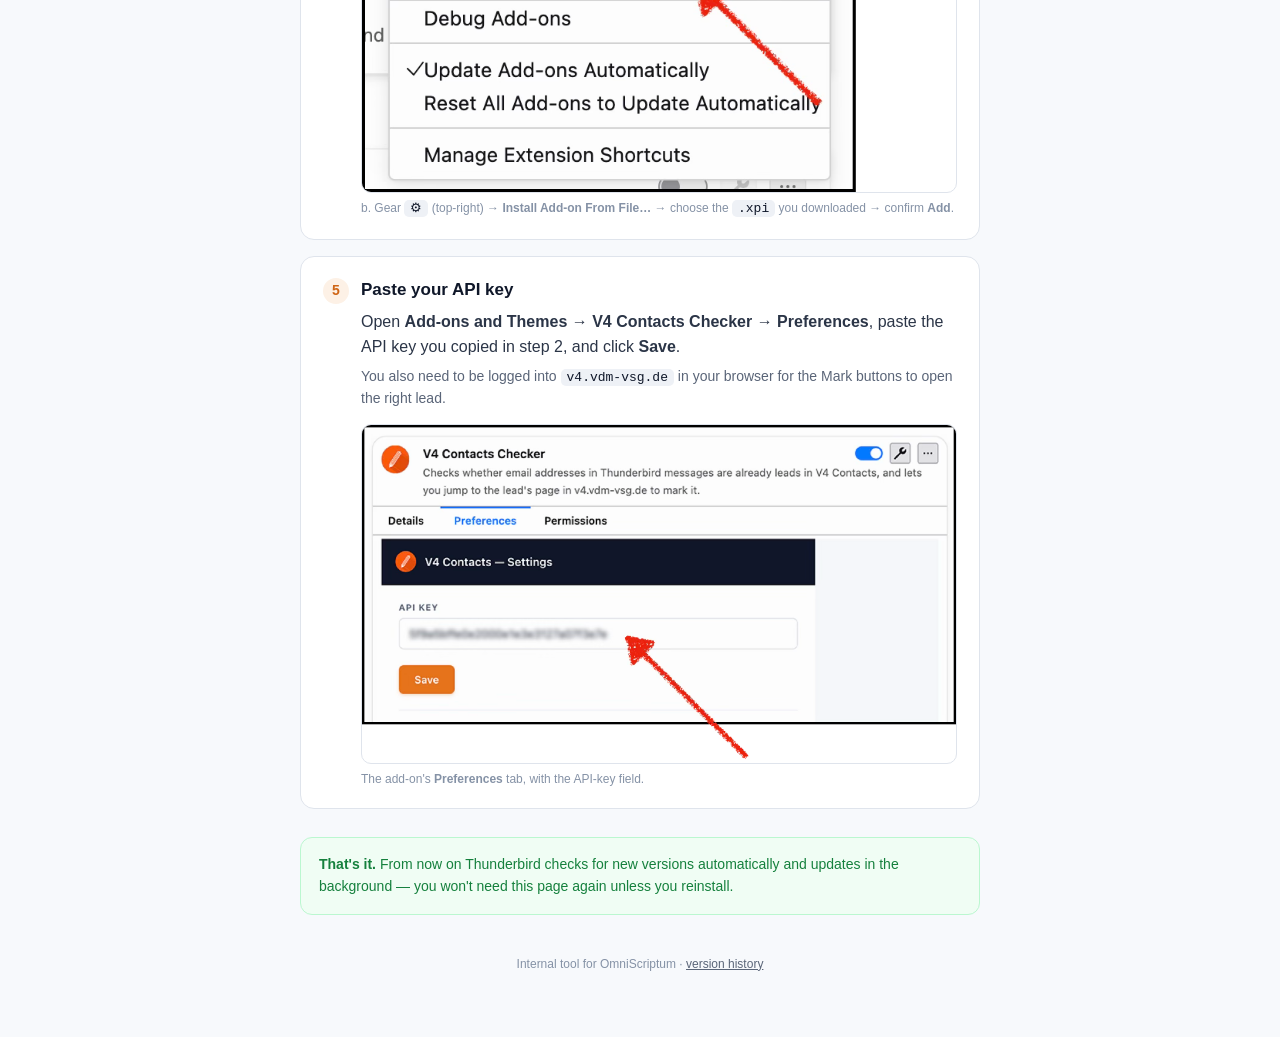
==== commit 198da978: "Download page: hero icon -> lucide user-round-check (match hub card)" ====
--- a/docs/index.html
+++ b/docs/index.html
@@ -19,6 +19,9 @@
     .wrap { max-width:720px; margin:0 auto; padding:48px 20px 64px; }
     .hero { text-align:center; }
     .hero img.logo { width:72px; height:72px; border-radius:16px; }
+    .hero .logo-tile { width:72px; height:72px; border-radius:16px; background:var(--brand-100);
+      display:inline-flex; align-items:center; justify-content:center; }
+    .hero .logo-tile svg { width:40px; height:40px; }
     h1 { font-size:30px; margin:16px 0 6px; letter-spacing:-0.4px; }
     .tagline { color:var(--ink-500); font-size:16px; margin:0 auto 24px; max-width:520px; }
     .dl-btn {
@@ -86,8 +89,11 @@
 <body>
   <div class="wrap">
     <div class="hero">
-      <img class="logo" src="images/icon-96.png" alt="V4 Contacts Checker logo"
-           onerror="this.style.display='none'">
+      <span class="logo-tile" aria-hidden="true">
+        <svg viewBox="0 0 24 24" fill="none" stroke="#cf6516" stroke-width="2" stroke-linecap="round" stroke-linejoin="round">
+          <path d="M2 21a8 8 0 0 1 13.292-6"/><circle cx="10" cy="8" r="5"/><path d="m16 19 2 2 4-4"/>
+        </svg>
+      </span>
       <h1>V4 Contacts Checker</h1>
       <p class="tagline">Checks whether email addresses in your Thunderbird messages are already
         leads in V4 Contacts, shows each lead's live status, and lets you jump straight to the
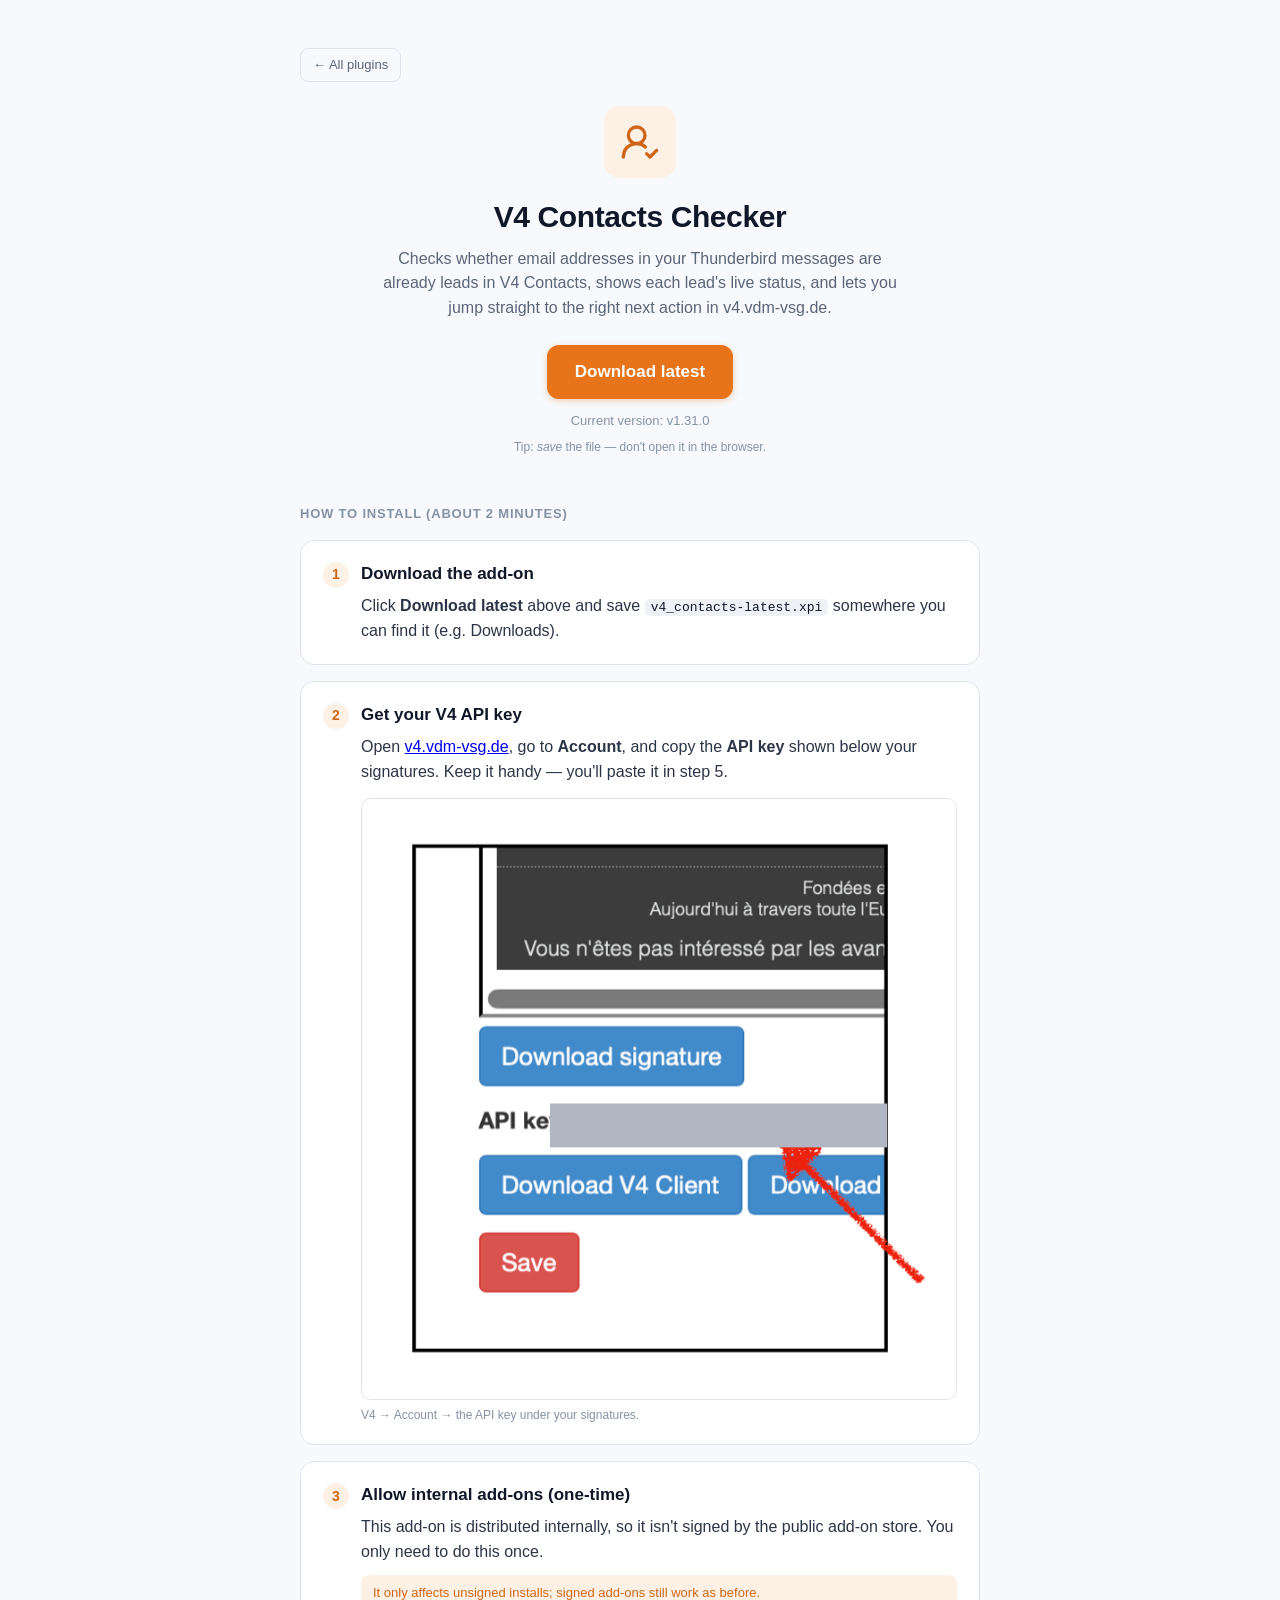
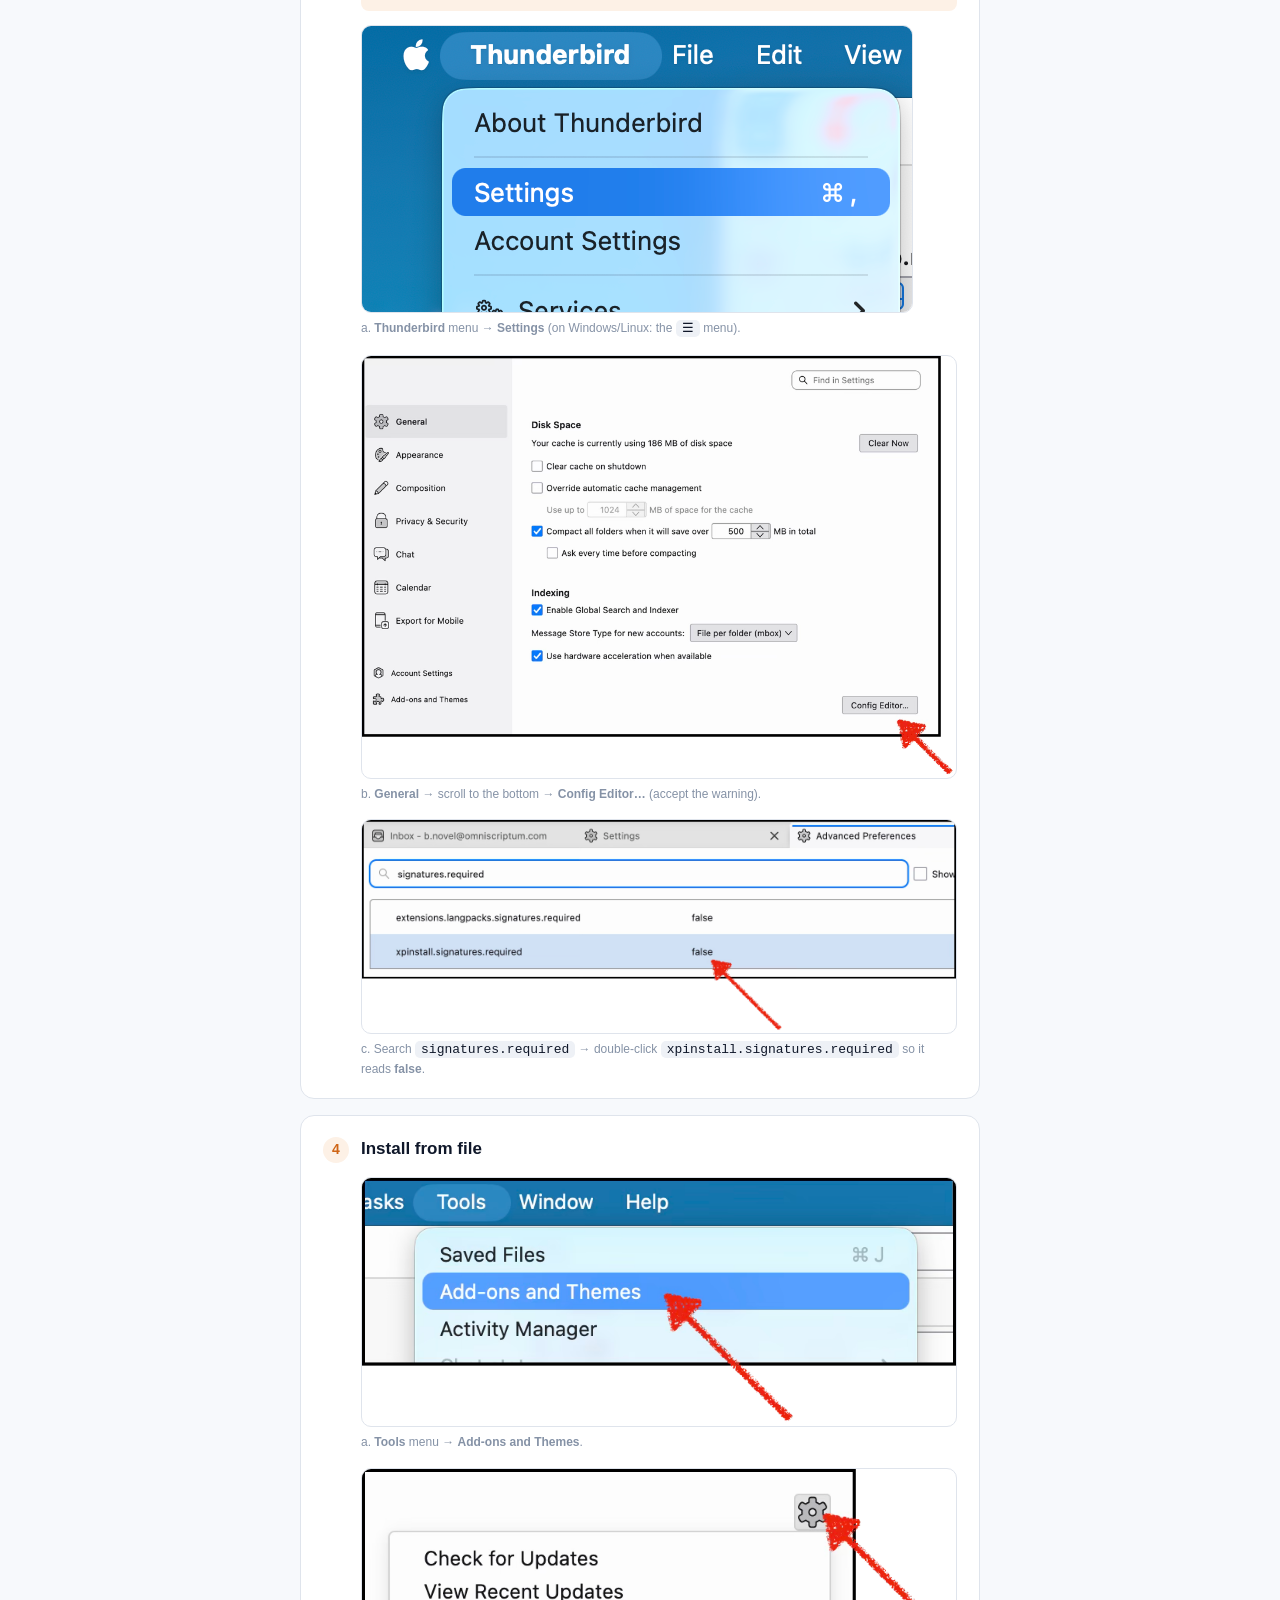
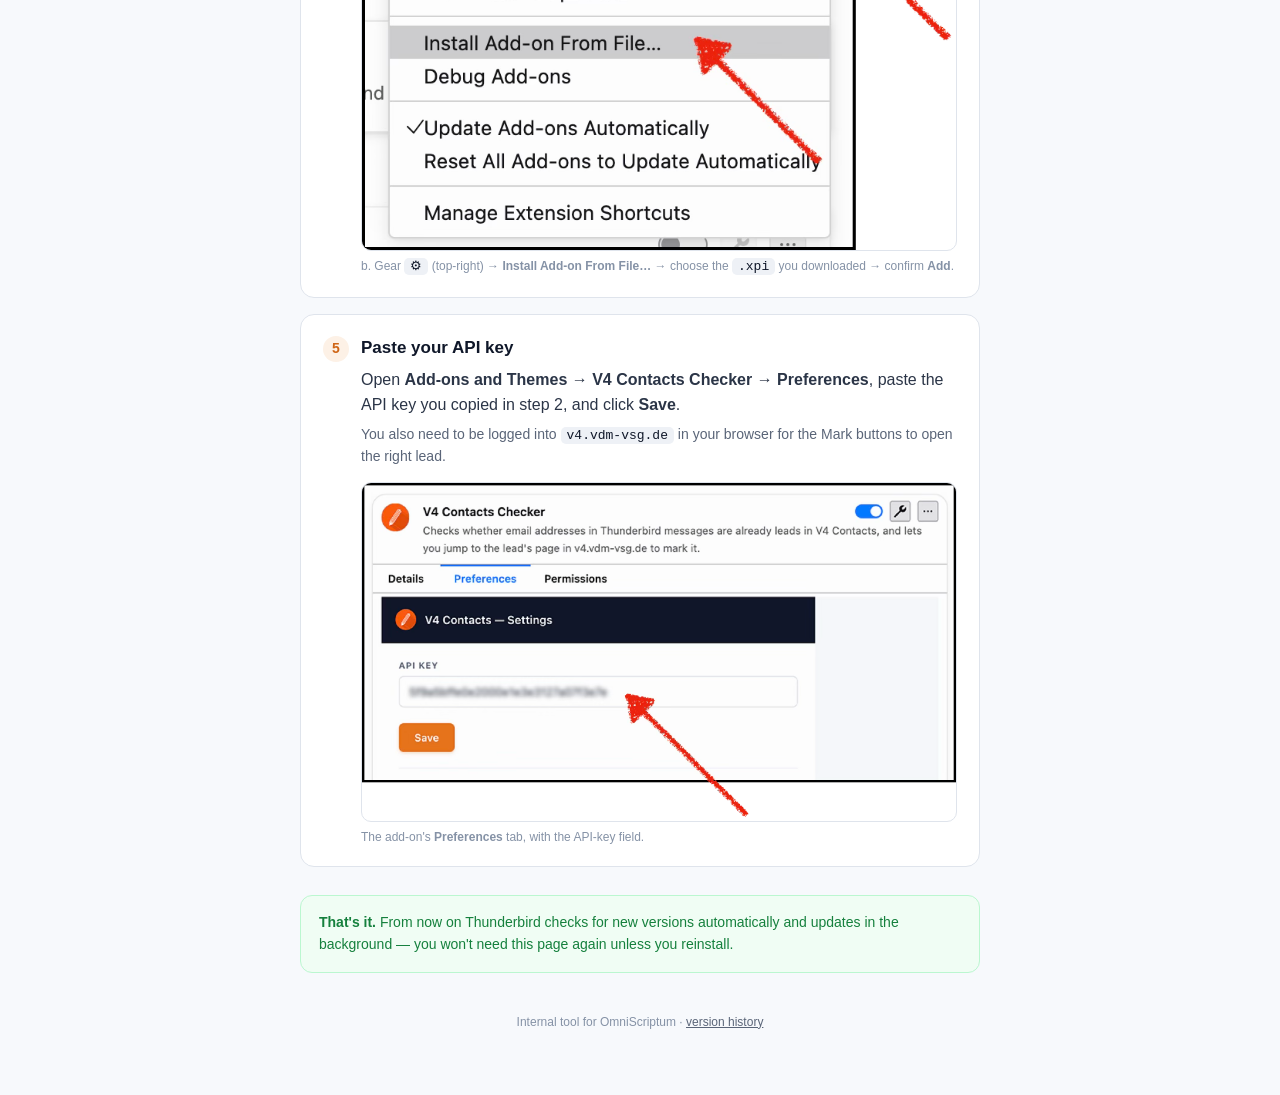
==== commit 8da1a97e: "Download page: add back-to-hub button" ====
--- a/docs/index.html
+++ b/docs/index.html
@@ -17,6 +17,10 @@
       -webkit-font-smoothing:antialiased;
     }
     .wrap { max-width:720px; margin:0 auto; padding:48px 20px 64px; }
+    .back-link { display:inline-flex; align-items:center; gap:6px; font-size:13px; font-weight:500;
+      color:var(--ink-500); text-decoration:none; border:1px solid var(--ink-200);
+      padding:6px 12px; border-radius:8px; margin-bottom:24px; }
+    .back-link:hover { border-color:var(--ink-400); color:var(--ink-900); }
     .hero { text-align:center; }
     .hero img.logo { width:72px; height:72px; border-radius:16px; }
     .hero .logo-tile { width:72px; height:72px; border-radius:16px; background:var(--brand-100);
@@ -88,6 +92,7 @@
 </head>
 <body>
   <div class="wrap">
+    <a class="back-link" href="../">&larr; All plugins</a>
     <div class="hero">
       <span class="logo-tile" aria-hidden="true">
         <svg viewBox="0 0 24 24" fill="none" stroke="#cf6516" stroke-width="2" stroke-linecap="round" stroke-linejoin="round">
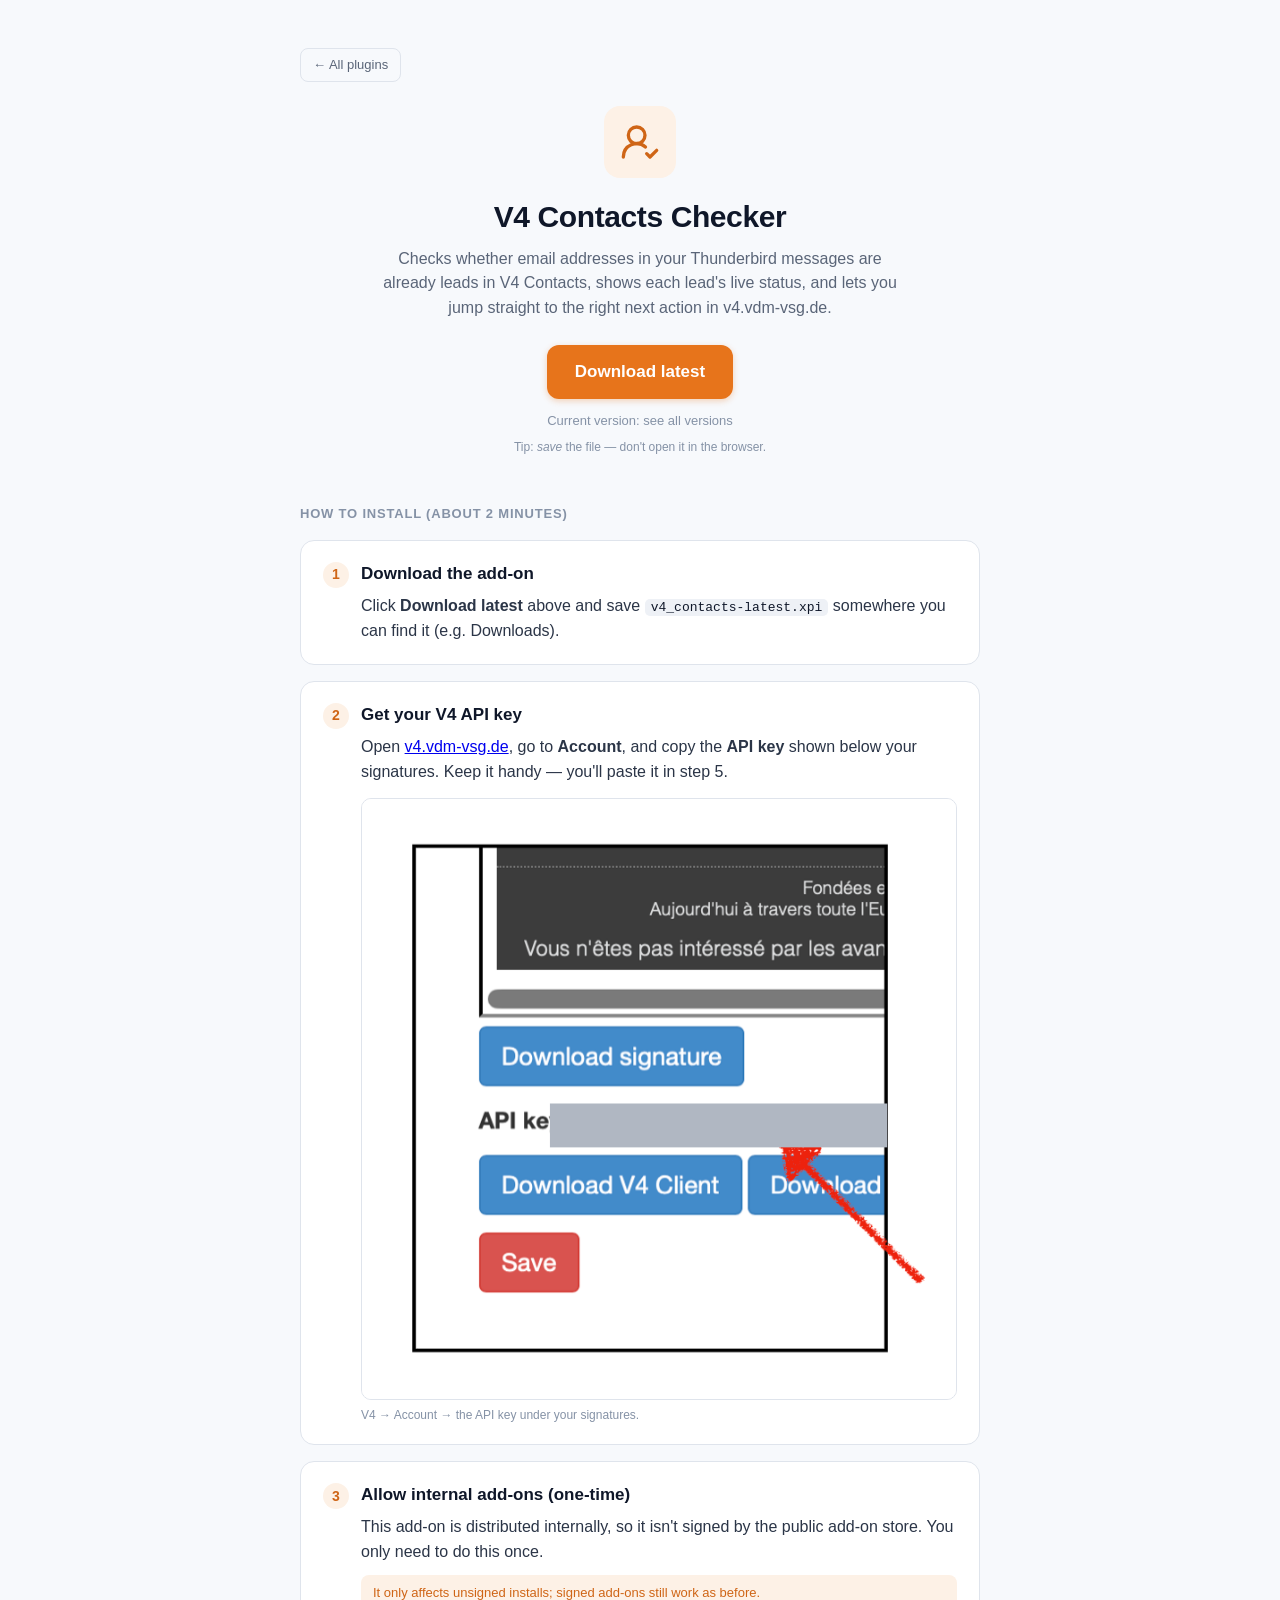
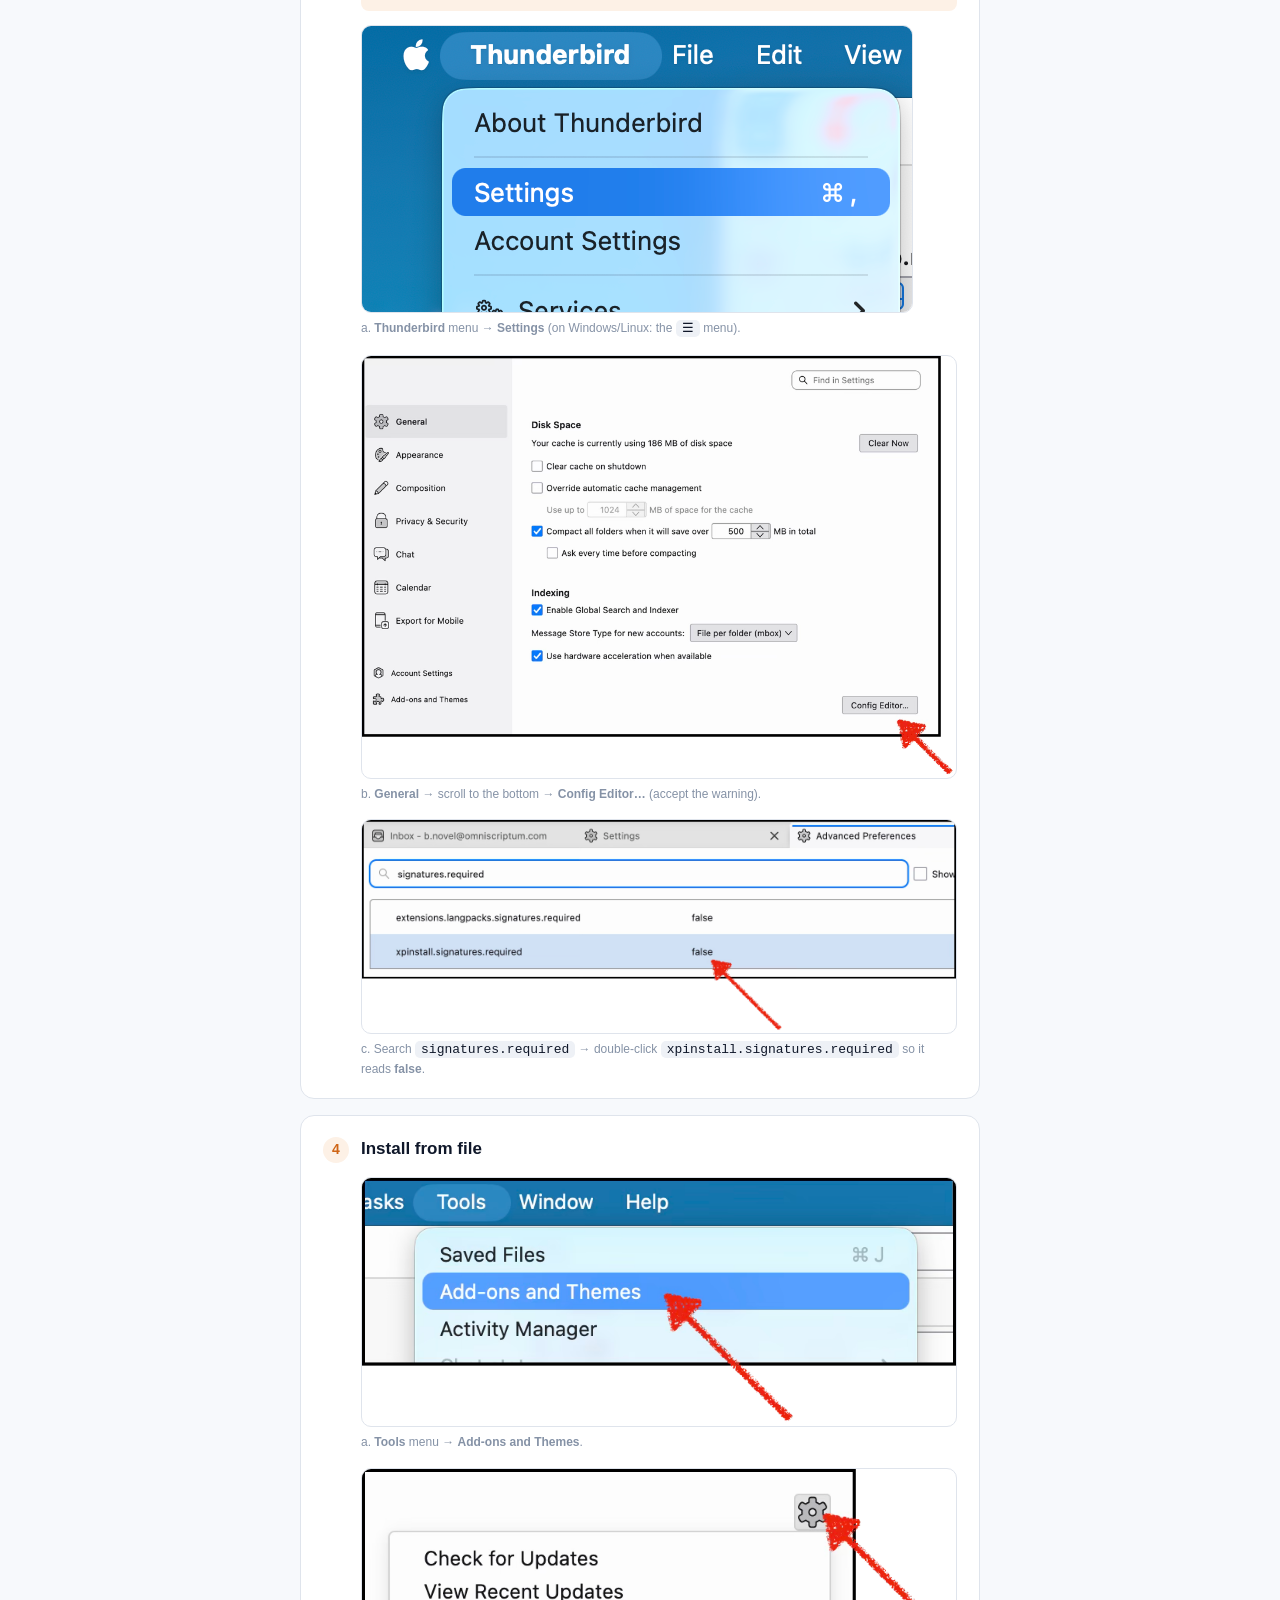
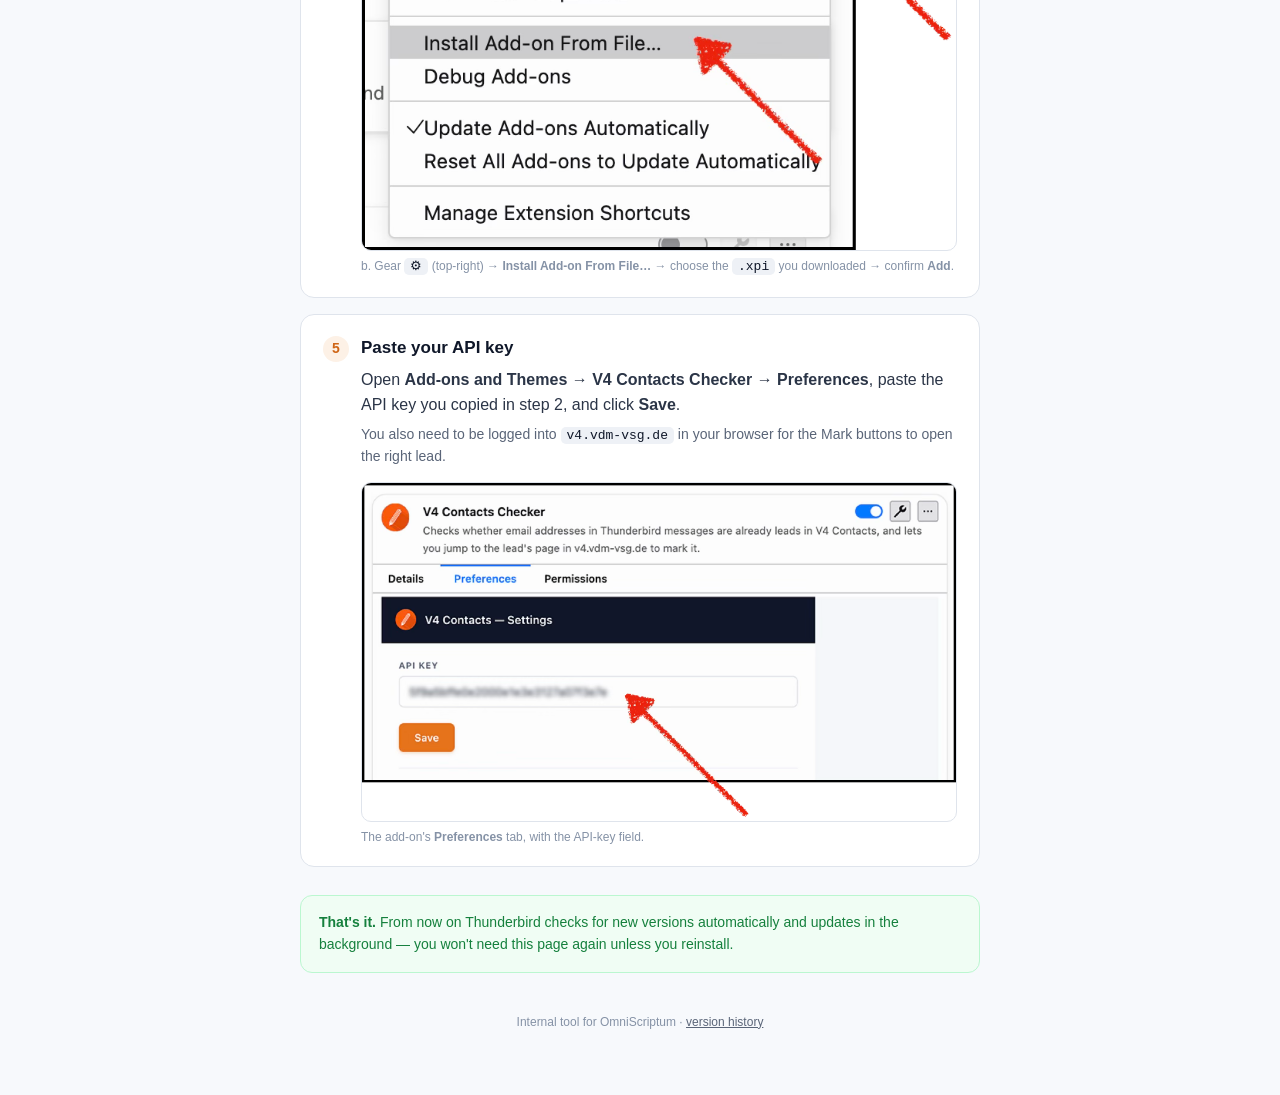
==== commit 7aede359: "Download page: serve latest.xpi from folder top level + absolute feed URLs (dodge broken proxy carve" ====
--- a/docs/index.html
+++ b/docs/index.html
@@ -103,7 +103,7 @@
       <p class="tagline">Checks whether email addresses in your Thunderbird messages are already
         leads in V4 Contacts, shows each lead's live status, and lets you jump straight to the
         right next action in v4.vdm-vsg.de.</p>
-      <a class="dl-btn" id="dl" href="releases/v4_contacts-latest.xpi" download>Download latest</a>
+      <a class="dl-btn" id="dl" href="v4_contacts-latest.xpi" download>Download latest</a>
       <div class="ver">Current version: <span id="ver">latest</span></div>
       <div class="save-note">Tip: <em>save</em> the file — don't open it in the browser.</div>
     </div>
@@ -226,12 +226,12 @@
 
     <footer>
       Internal tool for OmniScriptum ·
-      <a href="updates.json">version history</a>
+      <a href="https://davidbenwow.github.io/thunderbird-plugins/v4-contacts/updates.json">version history</a>
     </footer>
   </div>
 
   <script>
-    fetch('updates.json')
+    fetch('https://davidbenwow.github.io/thunderbird-plugins/v4-contacts/updates.json')
       .then(function (r) { return r.json(); })
       .then(function (d) {
         var u = d.addons['v4-contacts@snap-collective.com'].updates[0];
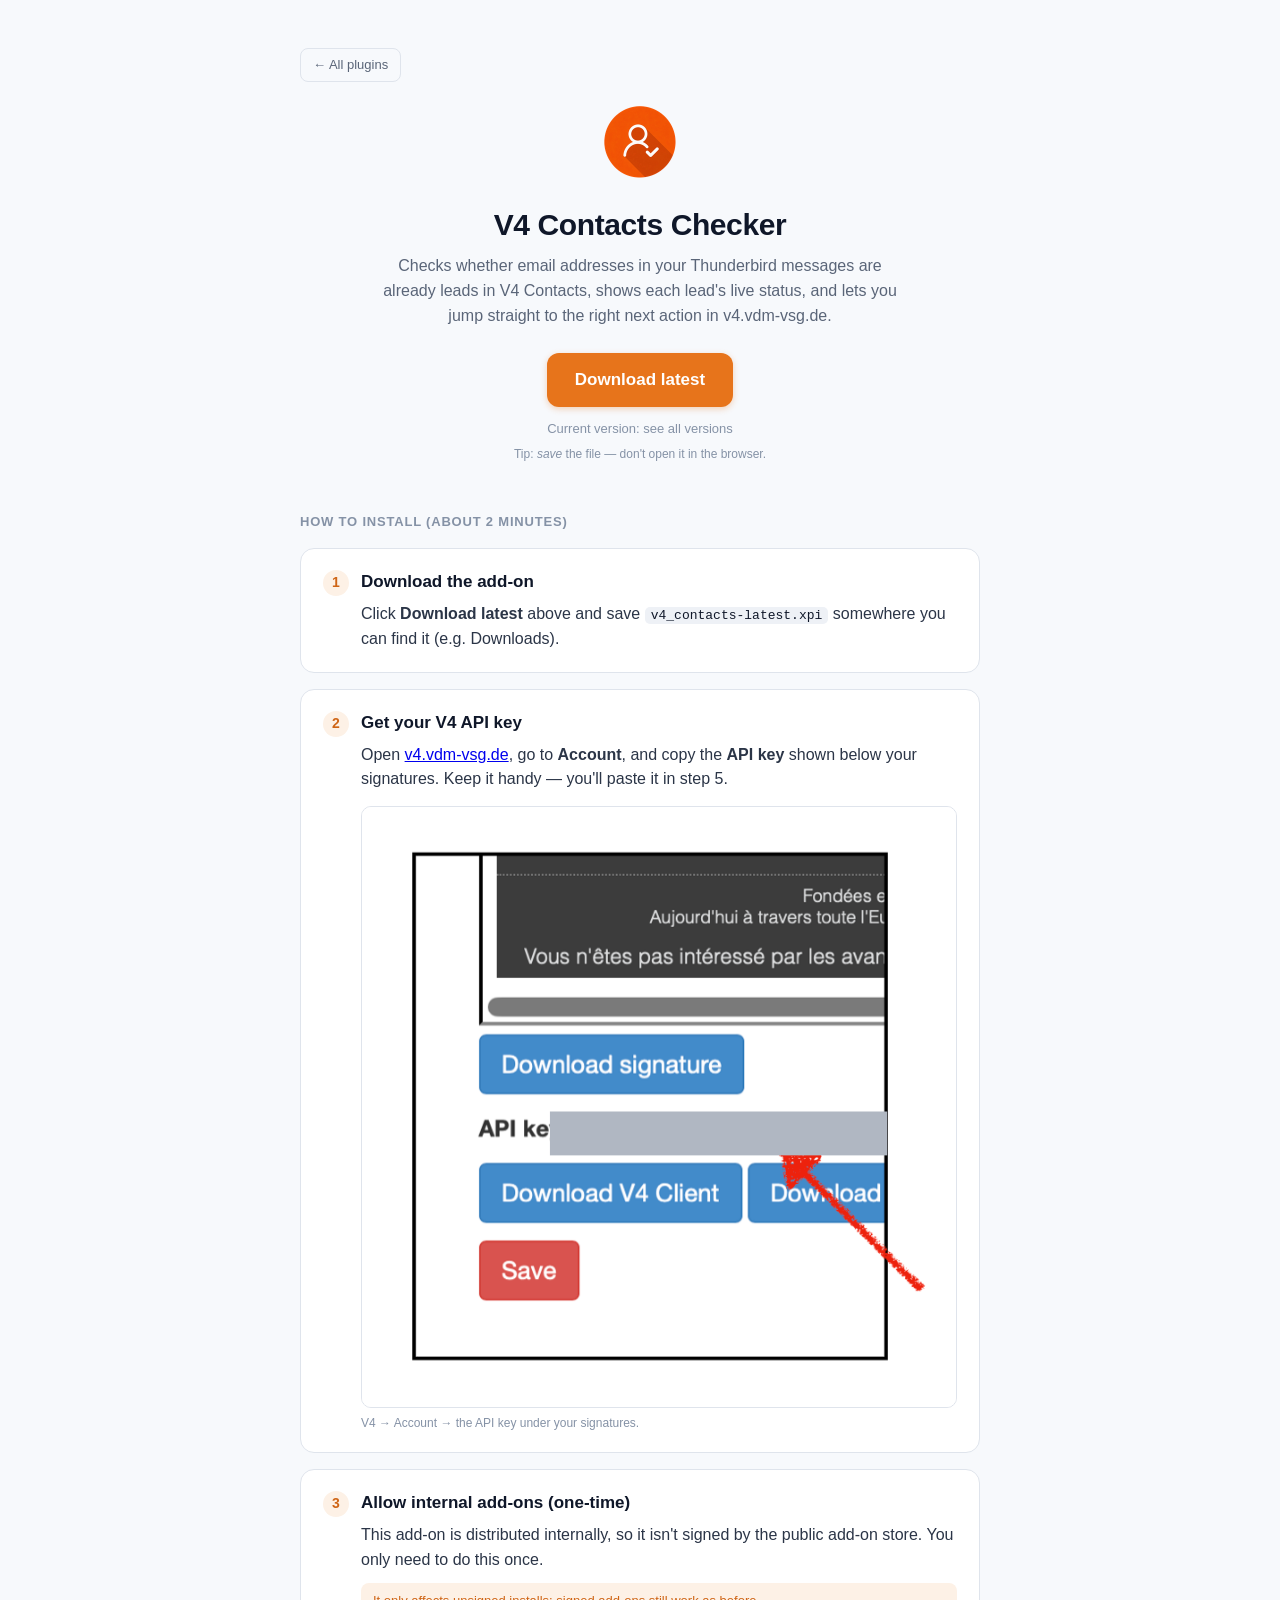
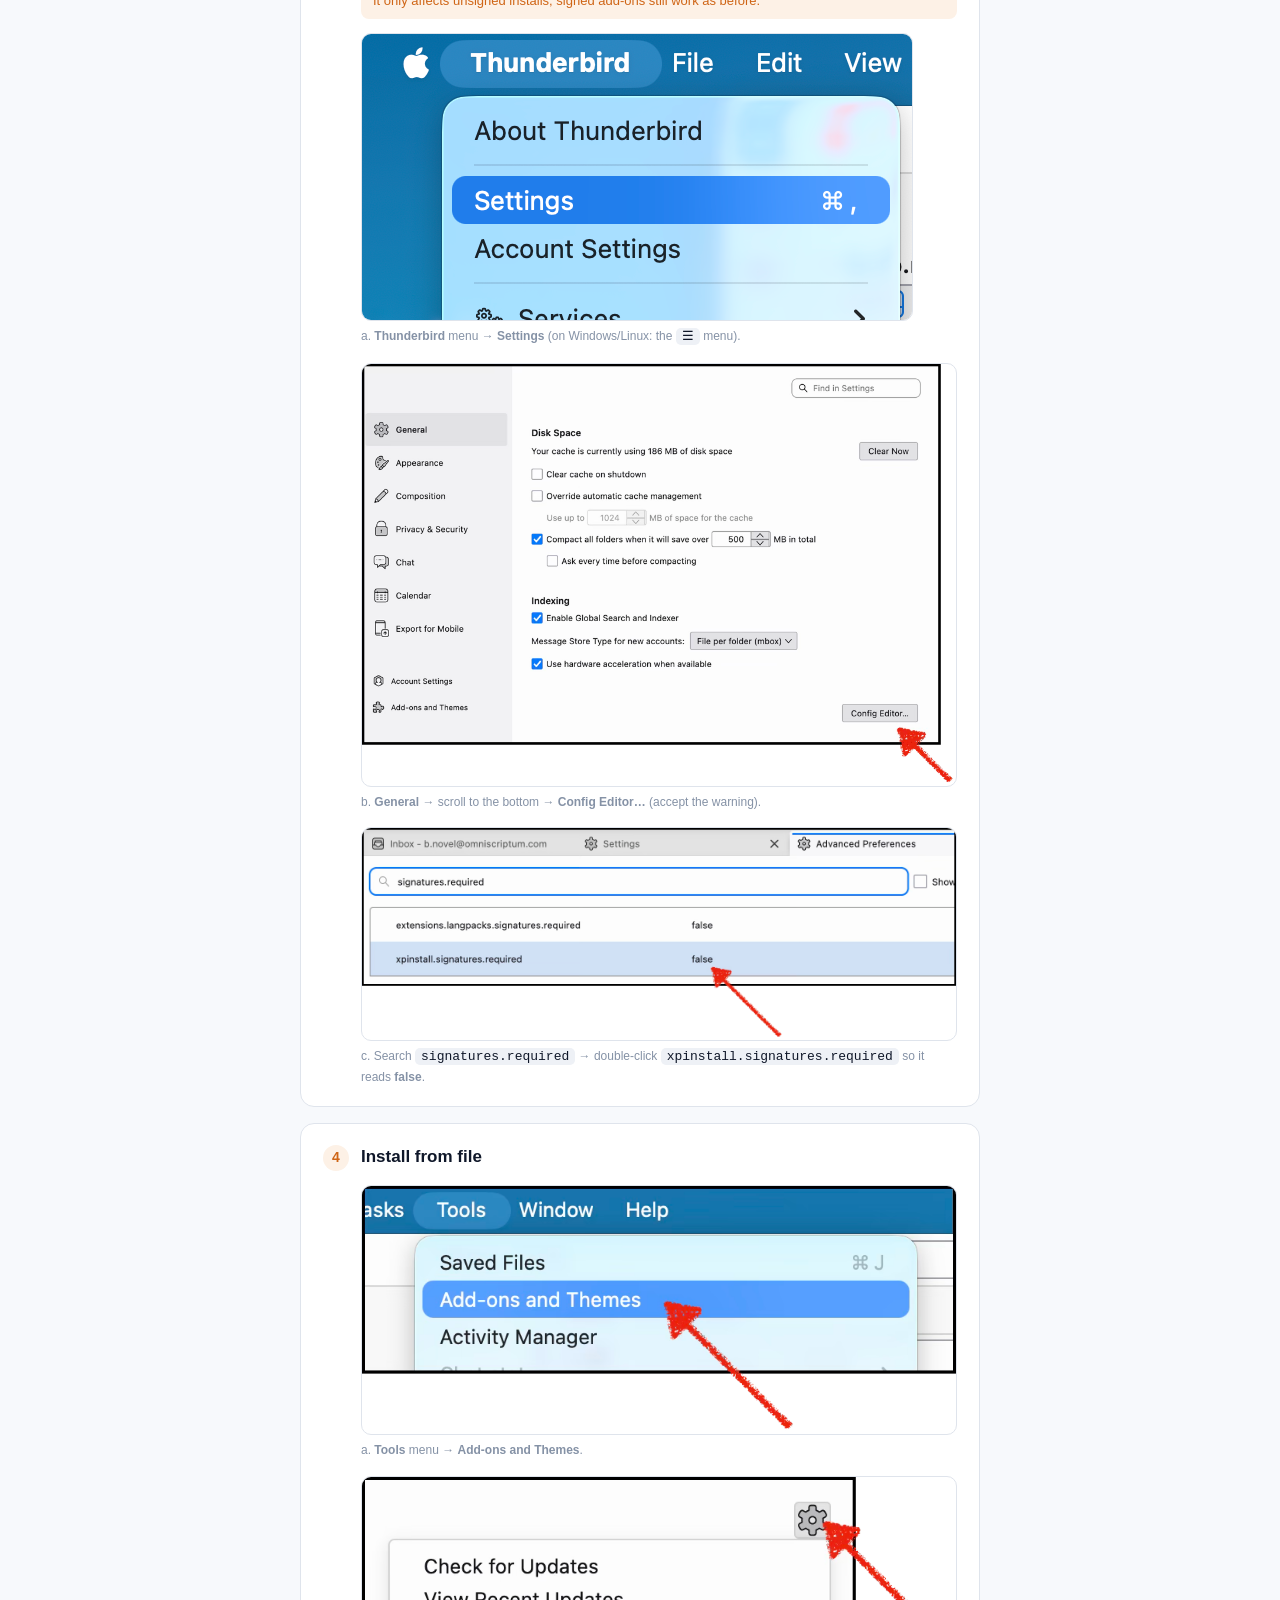
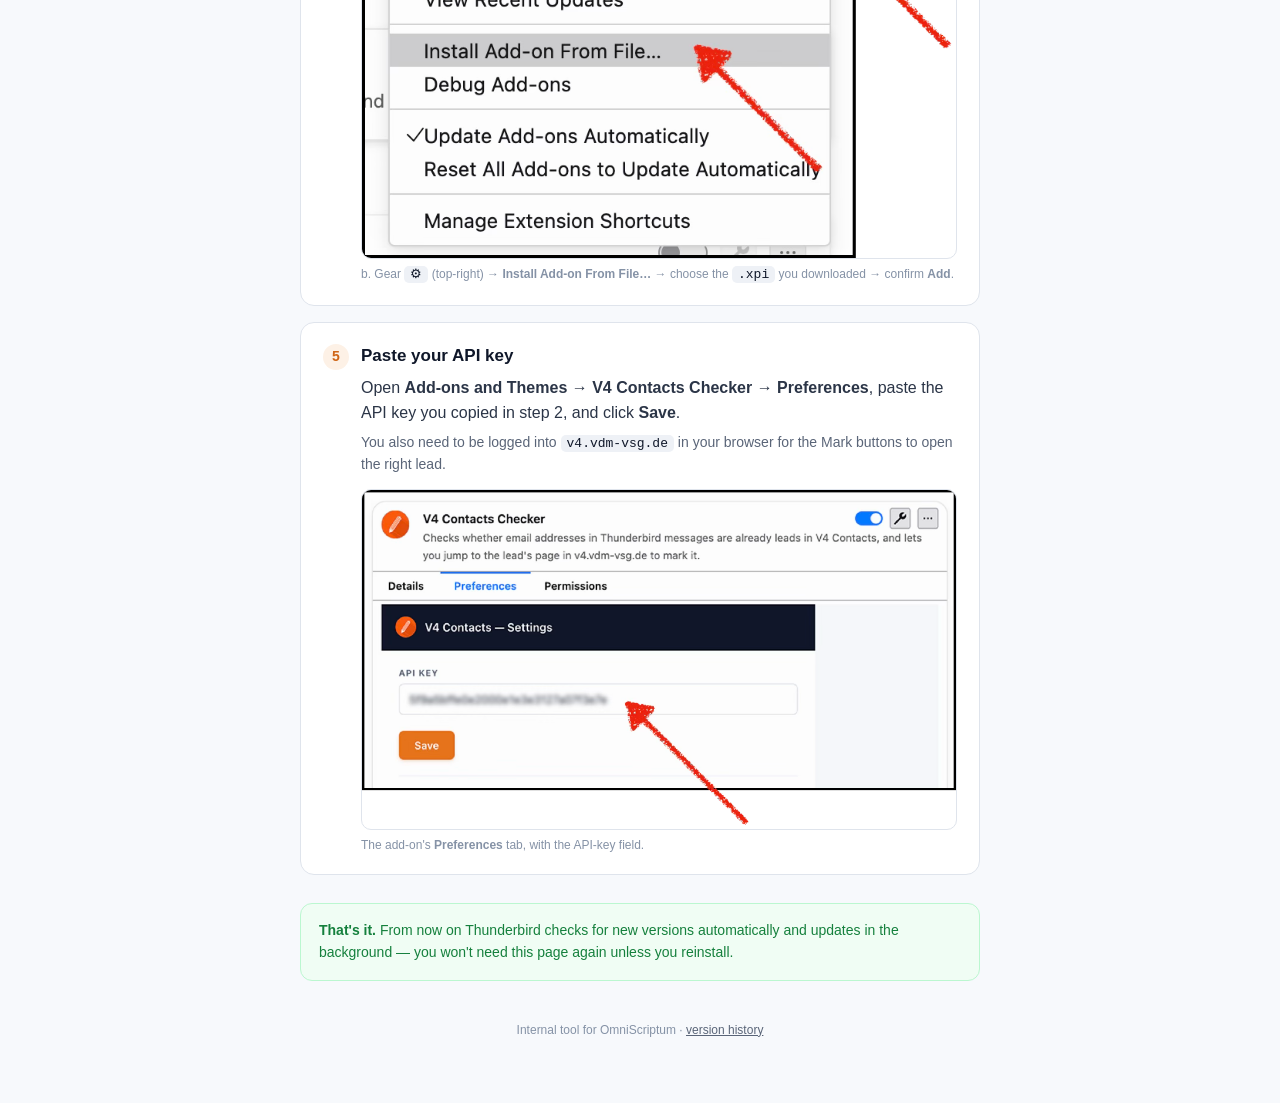
==== commit e8c5eec9: "Release v1.31.4 — new V4 Contacts Checker logo across every icon size Toolbar sizes (16/19/32/38 def" ====
--- a/docs/index.html
+++ b/docs/index.html
@@ -22,10 +22,7 @@
       padding:6px 12px; border-radius:8px; margin-bottom:24px; }
     .back-link:hover { border-color:var(--ink-400); color:var(--ink-900); }
     .hero { text-align:center; }
-    .hero img.logo { width:72px; height:72px; border-radius:16px; }
-    .hero .logo-tile { width:72px; height:72px; border-radius:16px; background:var(--brand-100);
-      display:inline-flex; align-items:center; justify-content:center; }
-    .hero .logo-tile svg { width:40px; height:40px; }
+    .hero img.logo { width:72px; height:72px; display:inline-block; }
     h1 { font-size:30px; margin:16px 0 6px; letter-spacing:-0.4px; }
     .tagline { color:var(--ink-500); font-size:16px; margin:0 auto 24px; max-width:520px; }
     .dl-btn {
@@ -94,11 +91,7 @@
   <div class="wrap">
     <a class="back-link" href="../">&larr; All plugins</a>
     <div class="hero">
-      <span class="logo-tile" aria-hidden="true">
-        <svg viewBox="0 0 24 24" fill="none" stroke="#cf6516" stroke-width="2" stroke-linecap="round" stroke-linejoin="round">
-          <path d="M2 21a8 8 0 0 1 13.292-6"/><circle cx="10" cy="8" r="5"/><path d="m16 19 2 2 4-4"/>
-        </svg>
-      </span>
+      <img class="logo" src="images/logo-144.png" alt="" width="72" height="72">
       <h1>V4 Contacts Checker</h1>
       <p class="tagline">Checks whether email addresses in your Thunderbird messages are already
         leads in V4 Contacts, shows each lead's live status, and lets you jump straight to the
